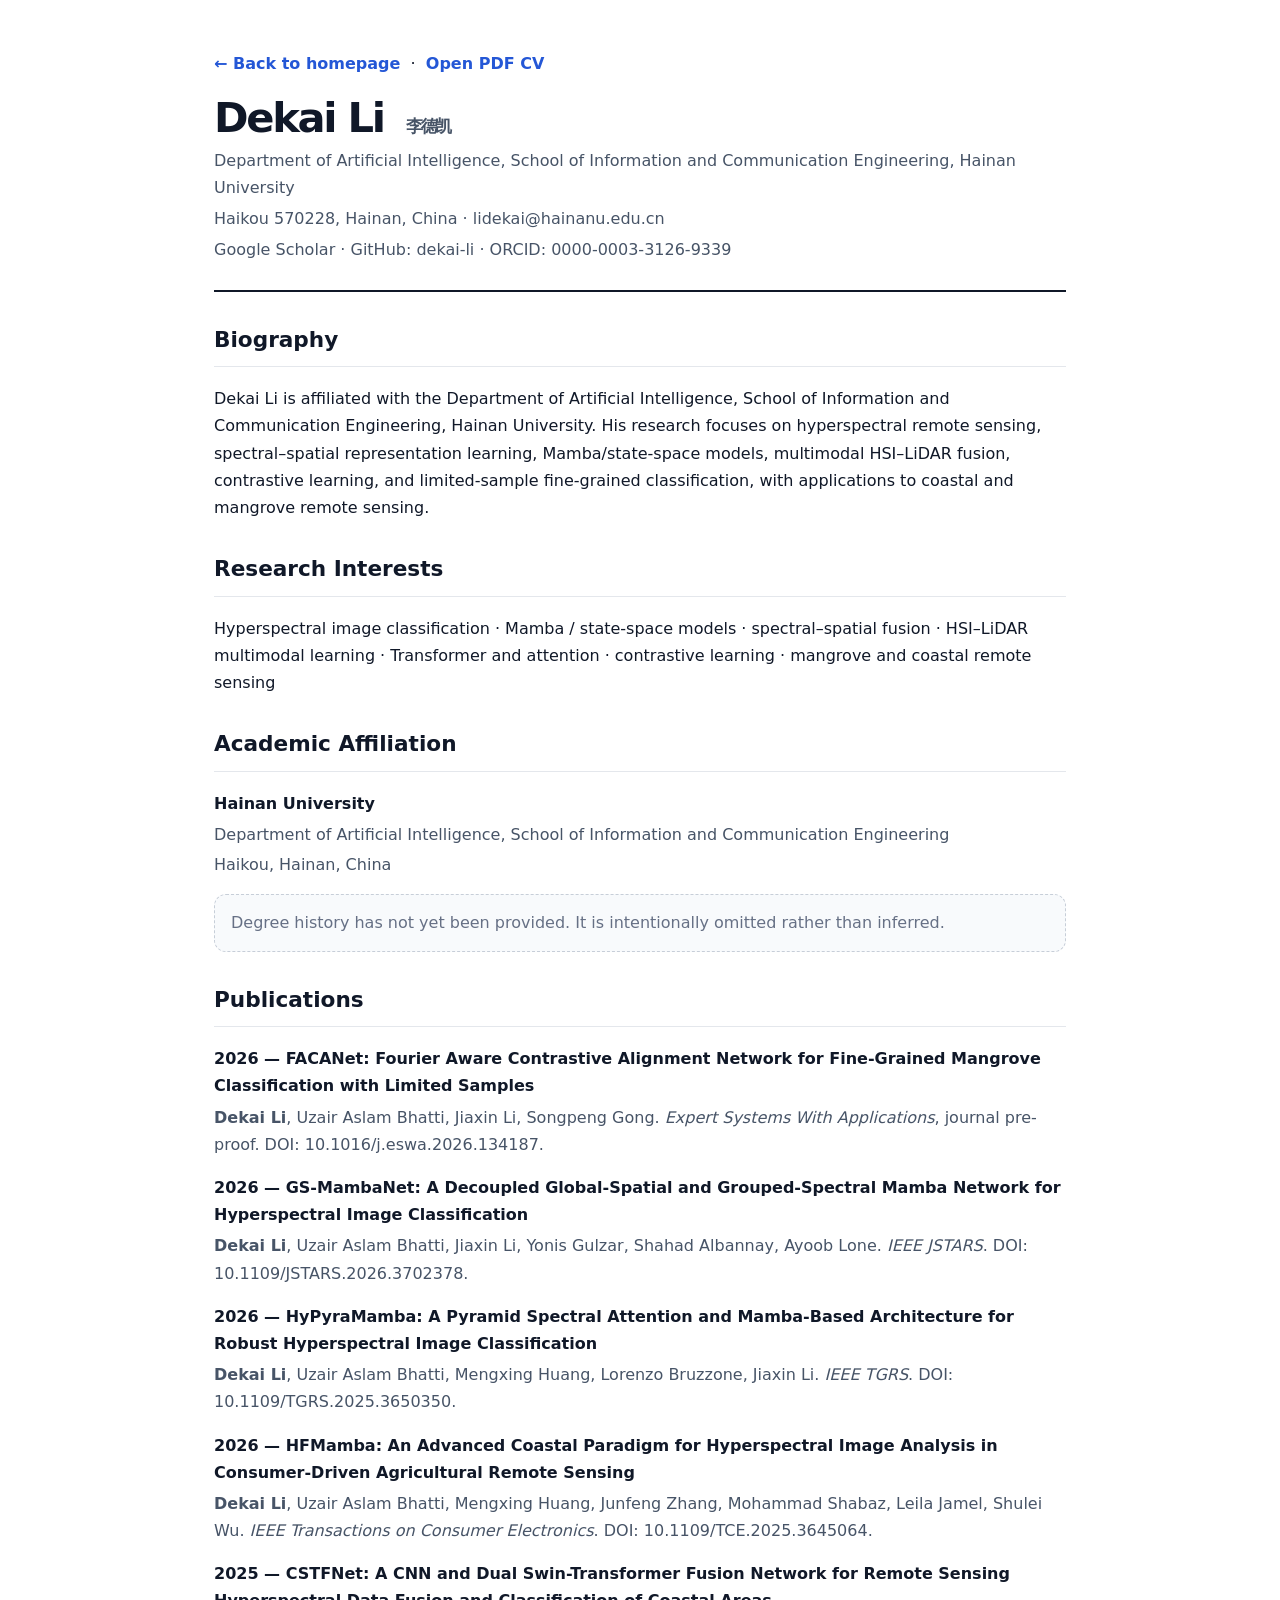
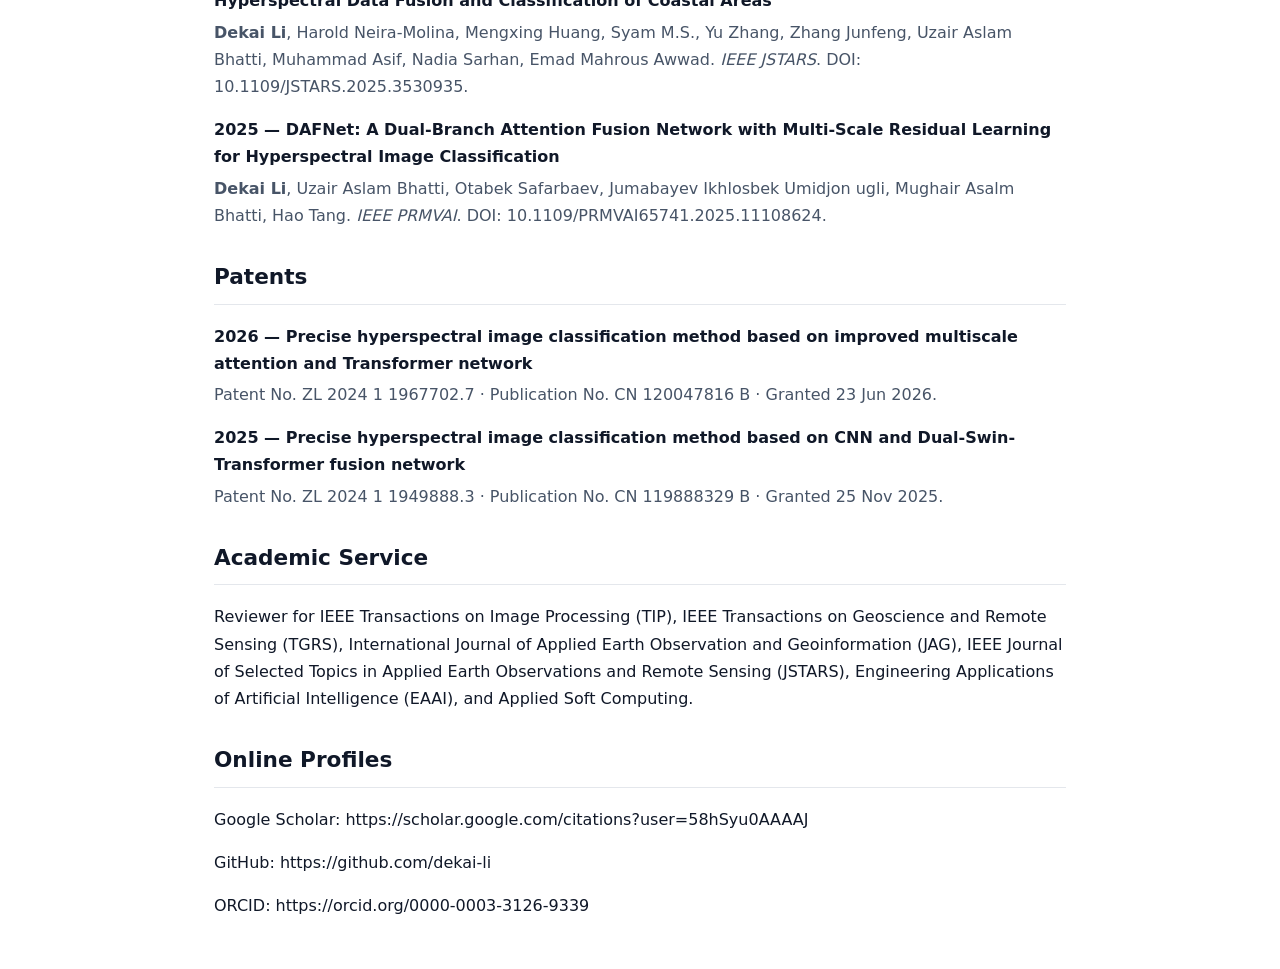
==== cv.html @ aea38c36 "Add files via upload" ====
<!doctype html>
<html lang="en"><head><meta charset="utf-8"><meta name="viewport" content="width=device-width,initial-scale=1">
<title>Dekai Li - Academic CV</title><link rel="stylesheet" href="styles.css">
<style>
.cv-page{max-width:900px;margin:50px auto;padding:0 24px}.cv-head{border-bottom:2px solid #101828;padding-bottom:22px;margin-bottom:28px}
.cv-head h1{font-size:2.6rem;margin-bottom:8px}.cv-head p{margin:4px 0;color:#475467}.cv-section{margin:30px 0}.cv-section h2{font-size:1.35rem;border-bottom:1px solid #e4e7ec;padding-bottom:8px}
.cv-item{margin:16px 0}.cv-item h3{font-size:1rem;margin:0 0 4px}.cv-item p{margin:3px 0;color:#475467}
.cv-nav{margin:20px 0}.cv-nav a{color:#2457d6;font-weight:800;text-decoration:none}.note{padding:14px 16px;border:1px dashed #c7ced8;border-radius:12px;color:#667085;background:#f8fafc}
@media print{.cv-nav{display:none}.cv-page{margin:0;max-width:none}.site-header,footer{display:none}}
</style></head><body>
<div class="cv-page">
<div class="cv-nav"><a href="index.html">← Back to homepage</a> &nbsp;·&nbsp; <a href="assets/Dekai_Li_CV.pdf">Open PDF CV</a></div>
<header class="cv-head">
<h1>Dekai Li <span>李德凯</span></h1>
<p>Department of Artificial Intelligence, School of Information and Communication Engineering, Hainan University</p>
<p>Haikou 570228, Hainan, China · lidekai@hainanu.edu.cn</p>
<p>Google Scholar · GitHub: dekai-li · ORCID: 0000-0003-3126-9339</p>
</header>

<section class="cv-section"><h2>Biography</h2><p>
Dekai Li is affiliated with the Department of Artificial Intelligence, School of Information and Communication Engineering,
Hainan University. His research focuses on hyperspectral remote sensing, spectral–spatial representation learning,
Mamba/state-space models, multimodal HSI–LiDAR fusion, contrastive learning, and limited-sample fine-grained classification,
with applications to coastal and mangrove remote sensing.
</p></section>

<section class="cv-section"><h2>Research Interests</h2><p>Hyperspectral image classification · Mamba / state-space models · spectral–spatial fusion · HSI–LiDAR multimodal learning · Transformer and attention · contrastive learning · mangrove and coastal remote sensing</p></section>

<section class="cv-section"><h2>Academic Affiliation</h2>
<div class="cv-item"><h3>Hainan University</h3><p>Department of Artificial Intelligence, School of Information and Communication Engineering</p><p>Haikou, Hainan, China</p></div>
<div class="note">Degree history has not yet been provided. It is intentionally omitted rather than inferred.</div>
</section>

<section class="cv-section"><h2>Publications</h2>
<div class="cv-item"><h3>2026 — FACANet: Fourier Aware Contrastive Alignment Network for Fine-Grained Mangrove Classification with Limited Samples</h3><p><strong>Dekai Li</strong>, Uzair Aslam Bhatti, Jiaxin Li, Songpeng Gong. <em>Expert Systems With Applications</em>, journal pre-proof. DOI: 10.1016/j.eswa.2026.134187.</p></div>
<div class="cv-item"><h3>2026 — GS-MambaNet: A Decoupled Global-Spatial and Grouped-Spectral Mamba Network for Hyperspectral Image Classification</h3><p><strong>Dekai Li</strong>, Uzair Aslam Bhatti, Jiaxin Li, Yonis Gulzar, Shahad Albannay, Ayoob Lone. <em>IEEE JSTARS</em>. DOI: 10.1109/JSTARS.2026.3702378.</p></div>
<div class="cv-item"><h3>2026 — HyPyraMamba: A Pyramid Spectral Attention and Mamba-Based Architecture for Robust Hyperspectral Image Classification</h3><p><strong>Dekai Li</strong>, Uzair Aslam Bhatti, Mengxing Huang, Lorenzo Bruzzone, Jiaxin Li. <em>IEEE TGRS</em>. DOI: 10.1109/TGRS.2025.3650350.</p></div>
<div class="cv-item"><h3>2026 — HFMamba: An Advanced Coastal Paradigm for Hyperspectral Image Analysis in Consumer-Driven Agricultural Remote Sensing</h3><p><strong>Dekai Li</strong>, Uzair Aslam Bhatti, Mengxing Huang, Junfeng Zhang, Mohammad Shabaz, Leila Jamel, Shulei Wu. <em>IEEE Transactions on Consumer Electronics</em>. DOI: 10.1109/TCE.2025.3645064.</p></div>
<div class="cv-item"><h3>2025 — CSTFNet: A CNN and Dual Swin-Transformer Fusion Network for Remote Sensing Hyperspectral Data Fusion and Classification of Coastal Areas</h3><p><strong>Dekai Li</strong>, Harold Neira-Molina, Mengxing Huang, Syam M.S., Yu Zhang, Zhang Junfeng, Uzair Aslam Bhatti, Muhammad Asif, Nadia Sarhan, Emad Mahrous Awwad. <em>IEEE JSTARS</em>. DOI: 10.1109/JSTARS.2025.3530935.</p></div>
<div class="cv-item"><h3>2025 — DAFNet: A Dual-Branch Attention Fusion Network with Multi-Scale Residual Learning for Hyperspectral Image Classification</h3><p><strong>Dekai Li</strong>, Uzair Aslam Bhatti, Otabek Safarbaev, Jumabayev Ikhlosbek Umidjon ugli, Mughair Asalm Bhatti, Hao Tang. <em>IEEE PRMVAI</em>. DOI: 10.1109/PRMVAI65741.2025.11108624.</p></div>
</section>

<section class="cv-section"><h2>Patents</h2>
<div class="cv-item"><h3>2026 — Precise hyperspectral image classification method based on improved multiscale attention and Transformer network</h3><p>Patent No. ZL 2024 1 1967702.7 · Publication No. CN 120047816 B · Granted 23 Jun 2026.</p></div>
<div class="cv-item"><h3>2025 — Precise hyperspectral image classification method based on CNN and Dual-Swin-Transformer fusion network</h3><p>Patent No. ZL 2024 1 1949888.3 · Publication No. CN 119888329 B · Granted 25 Nov 2025.</p></div>
</section>

<section class="cv-section"><h2>Academic Service</h2><p>Reviewer for IEEE Transactions on Image Processing (TIP), IEEE Transactions on Geoscience and Remote Sensing (TGRS), International Journal of Applied Earth Observation and Geoinformation (JAG), IEEE Journal of Selected Topics in Applied Earth Observations and Remote Sensing (JSTARS), Engineering Applications of Artificial Intelligence (EAAI), and Applied Soft Computing.</p></section>

<section class="cv-section"><h2>Online Profiles</h2>
<p>Google Scholar: https://scholar.google.com/citations?user=58hSyu0AAAAJ</p>
<p>GitHub: https://github.com/dekai-li</p>
<p>ORCID: https://orcid.org/0000-0003-3126-9339</p>
</section>
</div></body></html>
---- styles.css ----
:root{
 --bg:#fff;--soft:#f6f8fb;--text:#101828;--muted:#667085;--line:#e4e7ec;
 --blue:#2457d6;--teal:#0f766e;--max:1160px;--r:20px;--shadow:0 18px 48px rgba(16,24,40,.08)
}
*{box-sizing:border-box}
html{scroll-behavior:smooth}
body{margin:0;font-family:Inter,ui-sans-serif,system-ui,-apple-system,BlinkMacSystemFont,"Segoe UI","PingFang SC","Microsoft YaHei",Arial,sans-serif;color:var(--text);background:var(--bg);line-height:1.7}
a{color:inherit}.container{width:min(calc(100% - 40px),var(--max));margin:auto}.narrow{max-width:900px}
.site-header{position:sticky;top:0;z-index:50;background:rgba(255,255,255,.9);backdrop-filter:blur(14px);border-bottom:1px solid rgba(228,231,236,.88)}
.nav-wrap{height:70px;display:flex;align-items:center;justify-content:space-between}.brand{font-weight:900;text-decoration:none;letter-spacing:-.03em;font-size:1.2rem}
.nav{display:flex;gap:22px}.nav a{text-decoration:none;color:#344054;font-weight:700;font-size:.9rem}.nav a:hover{color:var(--blue)}.nav-toggle{display:none;border:0;background:transparent;font-size:1.4rem}
.hero{padding:88px 0 76px;background:radial-gradient(circle at 78% 18%,rgba(36,87,214,.1),transparent 30%),radial-gradient(circle at 10% 90%,rgba(15,118,110,.08),transparent 30%)}
.hero-grid{display:grid;grid-template-columns:310px 1fr;gap:68px;align-items:center}.portrait-wrap{position:relative}.portrait-wrap:before{content:"";position:absolute;inset:16px -16px -16px 16px;border-radius:28px;background:linear-gradient(145deg,rgba(36,87,214,.18),rgba(15,118,110,.12))}
.portrait{position:relative;width:100%;aspect-ratio:4/5;object-fit:cover;object-position:center 20%;border-radius:28px;display:block;box-shadow:var(--shadow)}
.eyebrow{margin:0 0 12px;color:var(--blue);font-weight:900;letter-spacing:.12em;text-transform:uppercase;font-size:.77rem}
h1{font-size:clamp(2.7rem,6vw,5rem);line-height:1;letter-spacing:-.055em;margin:0 0 18px}h1 span{font-size:.42em;color:#475467;margin-left:10px;white-space:nowrap}
.affiliation{font-weight:700;color:#344054;max-width:830px;margin:0 0 15px}.summary{font-size:1.08rem;color:var(--muted);max-width:800px;margin:0 0 24px}
.hero-actions{display:flex;flex-wrap:wrap;gap:10px}.button{padding:10px 14px;border:1px solid var(--line);border-radius:11px;background:#fff;text-decoration:none;font-size:.9rem;font-weight:800}.button.dark{background:var(--text);color:white;border-color:var(--text)}
.quick{display:flex;gap:18px;flex-wrap:wrap;margin-top:20px;color:#667085;font-size:.92rem}.quick a{text-decoration:none;color:var(--blue);font-weight:700}
.section{padding:82px 0}.soft{background:var(--soft)}.section-title{display:flex;align-items:baseline;gap:14px;margin-bottom:30px}.section-title span{color:var(--blue);font-size:.78rem;font-weight:900;letter-spacing:.12em}.section-title h2{font-size:clamp(1.85rem,3.5vw,2.7rem);letter-spacing:-.04em;margin:0}.section-title.split{justify-content:space-between;align-items:flex-end}.section-title.split>div{display:flex;gap:14px;align-items:baseline}.inline-link{color:var(--blue);font-weight:800;text-decoration:none;font-size:.9rem}
.lead{font-size:1.13rem;color:#475467;margin:0}
.education-grid,.patent-grid{display:grid;grid-template-columns:1fr 1fr;gap:18px}.education-card,.patent-grid article{border:1px solid var(--line);background:#fff;border-radius:var(--r);padding:26px}.education-card h3,.patent-grid h3{margin:8px 0 8px;line-height:1.35}.education-card p,.patent-grid p{margin:5px 0;color:var(--muted)}.education-card.pending{border-style:dashed}.small{font-size:.9rem}
.status{display:inline-block;padding:4px 9px;border-radius:999px;background:#eef4ff;color:var(--blue);font-size:.78rem;font-weight:900}.status.green{background:#ecfdf3;color:#067647}
.interest-grid{display:grid;grid-template-columns:repeat(4,1fr);gap:16px}.interest-grid article{border:1px solid var(--line);border-radius:var(--r);padding:22px;background:#fff}.interest-grid b{display:inline-flex;min-width:44px;height:34px;align-items:center;justify-content:center;border-radius:9px;background:#eef4ff;color:var(--blue);font-size:.78rem;letter-spacing:.06em}.interest-grid h3{font-size:1.05rem;margin:12px 0 7px;line-height:1.35}.interest-grid p{font-size:.92rem;color:var(--muted);margin:0}
.publication-grid{display:grid;gap:18px}.publication{display:grid;grid-template-columns:300px 1fr;gap:24px;padding:20px;border:1px solid var(--line);border-radius:var(--r);background:#fff}.publication.featured{border-color:#c7d7ff;box-shadow:0 8px 30px rgba(36,87,214,.06)}
.publication img{width:100%;height:175px;object-fit:contain;border-radius:13px;background:#fff;border:1px solid #eef1f5}.meta{color:var(--blue);font-size:.82rem;font-weight:900;margin-bottom:5px}.publication h3{margin:0 0 8px;font-size:1.12rem;line-height:1.42;letter-spacing:-.015em}.publication p{margin:0 0 8px;color:var(--muted);font-size:.93rem}.authors{color:#475467!important}.pub-actions{display:flex;gap:14px}.pub-actions a{color:var(--blue);font-size:.86rem;font-weight:900;text-decoration:none}
.chips{display:flex;flex-wrap:wrap;gap:10px;margin-top:20px}.chips span{background:#fff;border:1px solid var(--line);border-radius:999px;padding:9px 12px;font-size:.88rem;color:#344054}
.timeline{border-left:2px solid #d7dee9;margin-left:6px;padding-left:28px}.timeline>div{position:relative;padding:0 0 24px}.timeline>div:before{content:"";position:absolute;width:10px;height:10px;border-radius:50%;background:var(--blue);left:-34px;top:9px}.timeline time{font-weight:900;color:var(--blue);font-size:.82rem}.timeline p{margin:2px 0 0;color:#475467}
.contact-card{border:1px solid var(--line);background:#fff;border-radius:var(--r);padding:28px}.email{font-size:1.25rem;color:var(--blue);font-weight:900;text-decoration:none}.contact-card p{color:var(--muted)}.contact-links{display:flex;gap:16px;flex-wrap:wrap}.contact-links a{font-weight:800;color:#344054;text-decoration:none;font-size:.92rem}
footer{padding:26px 0;border-top:1px solid var(--line);color:#667085;font-size:.86rem}.footer-row{display:flex;justify-content:space-between;gap:18px;flex-wrap:wrap}

@media(max-width:950px){.interest-grid{grid-template-columns:repeat(2,1fr)}.publication{grid-template-columns:240px 1fr}}
@media(max-width:820px){
 .nav-toggle{display:block}.nav{display:none;position:absolute;left:20px;right:20px;top:62px;background:#fff;border:1px solid var(--line);border-radius:14px;padding:12px;box-shadow:var(--shadow);flex-direction:column;gap:1px}.nav.open{display:flex}.nav a{padding:8px}
 .hero-grid{grid-template-columns:1fr;gap:32px}.portrait-wrap{max-width:240px}.publication{grid-template-columns:1fr}.publication img{height:220px}.education-grid,.patent-grid{grid-template-columns:1fr}
 .section-title.split{display:block}.inline-link{display:inline-block;margin-top:10px}
}
@media(max-width:560px){.container{width:min(calc(100% - 28px),var(--max))}.hero{padding:48px 0 54px}.section{padding:62px 0}.portrait-wrap{max-width:190px}.interest-grid{grid-template-columns:1fr}.publication img{height:170px}h1{font-size:2.75rem}h1 span{display:block;margin:9px 0 0;font-size:.38em}}
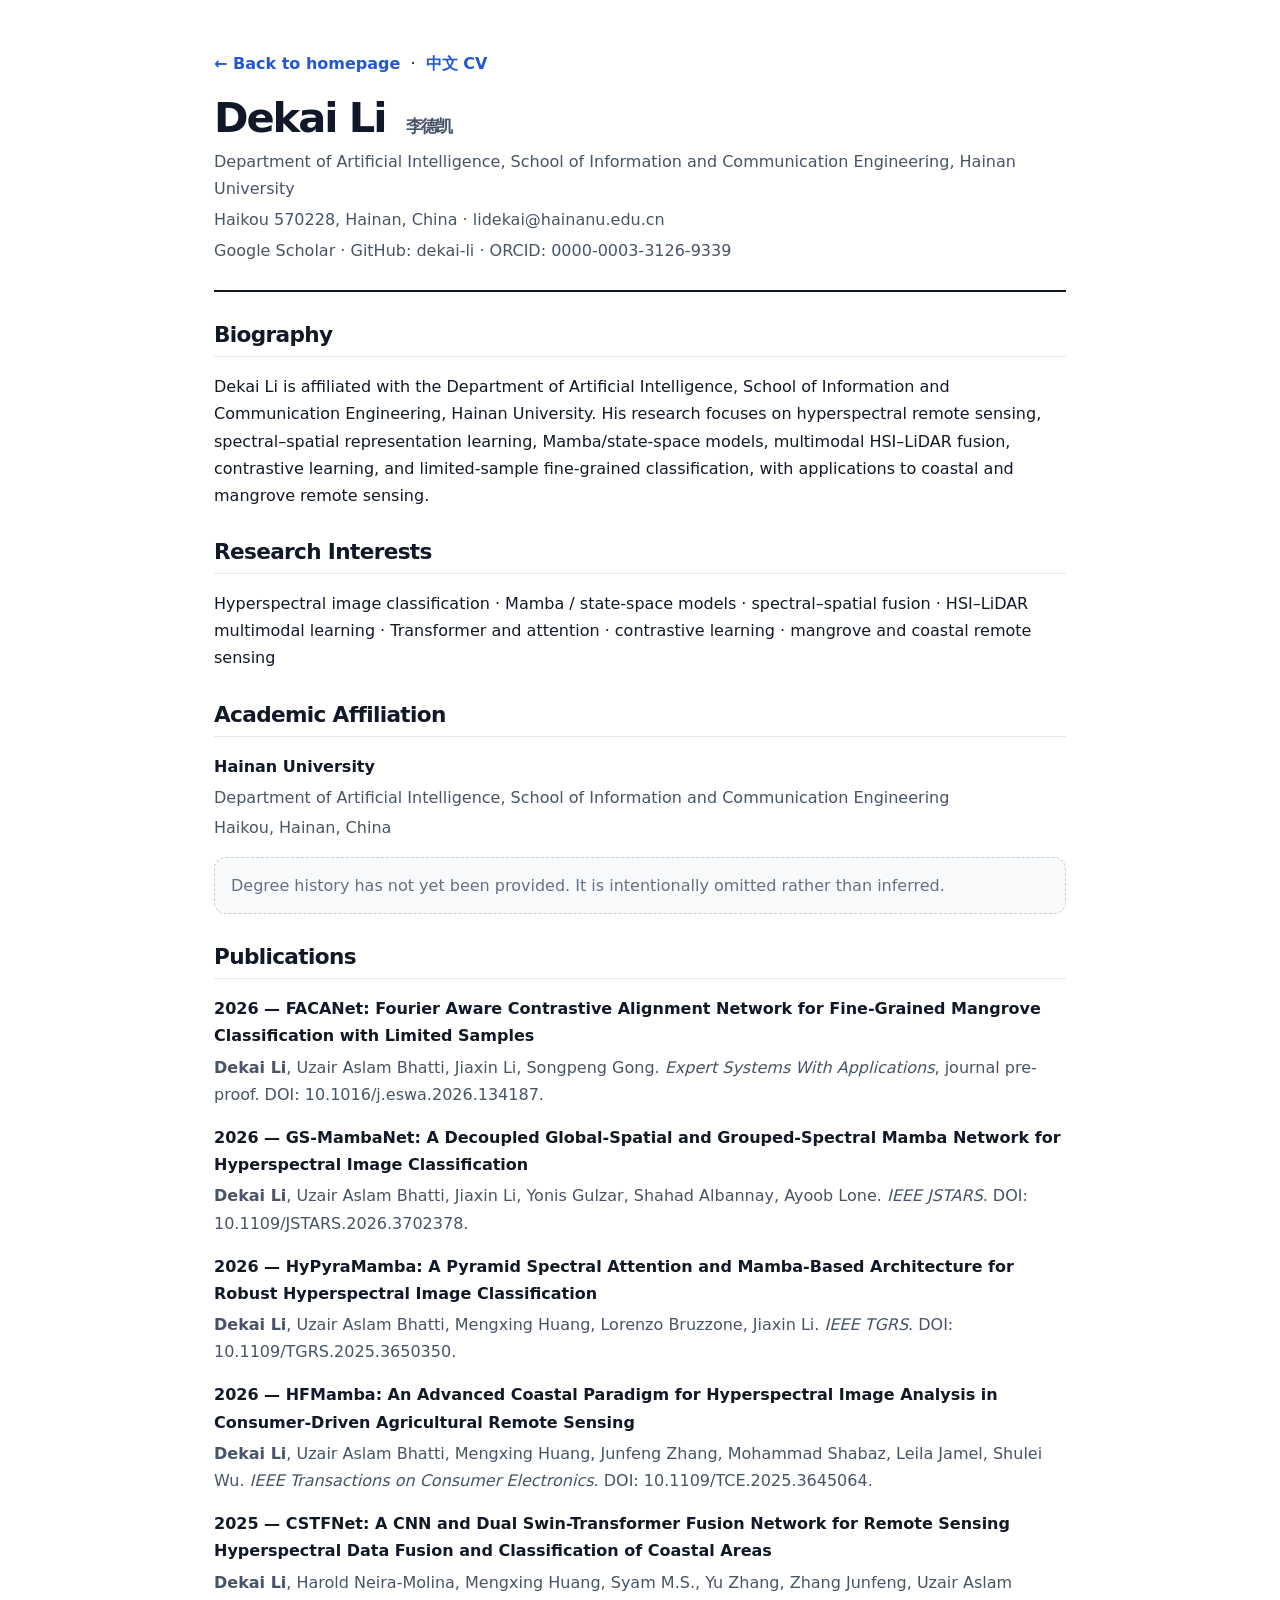
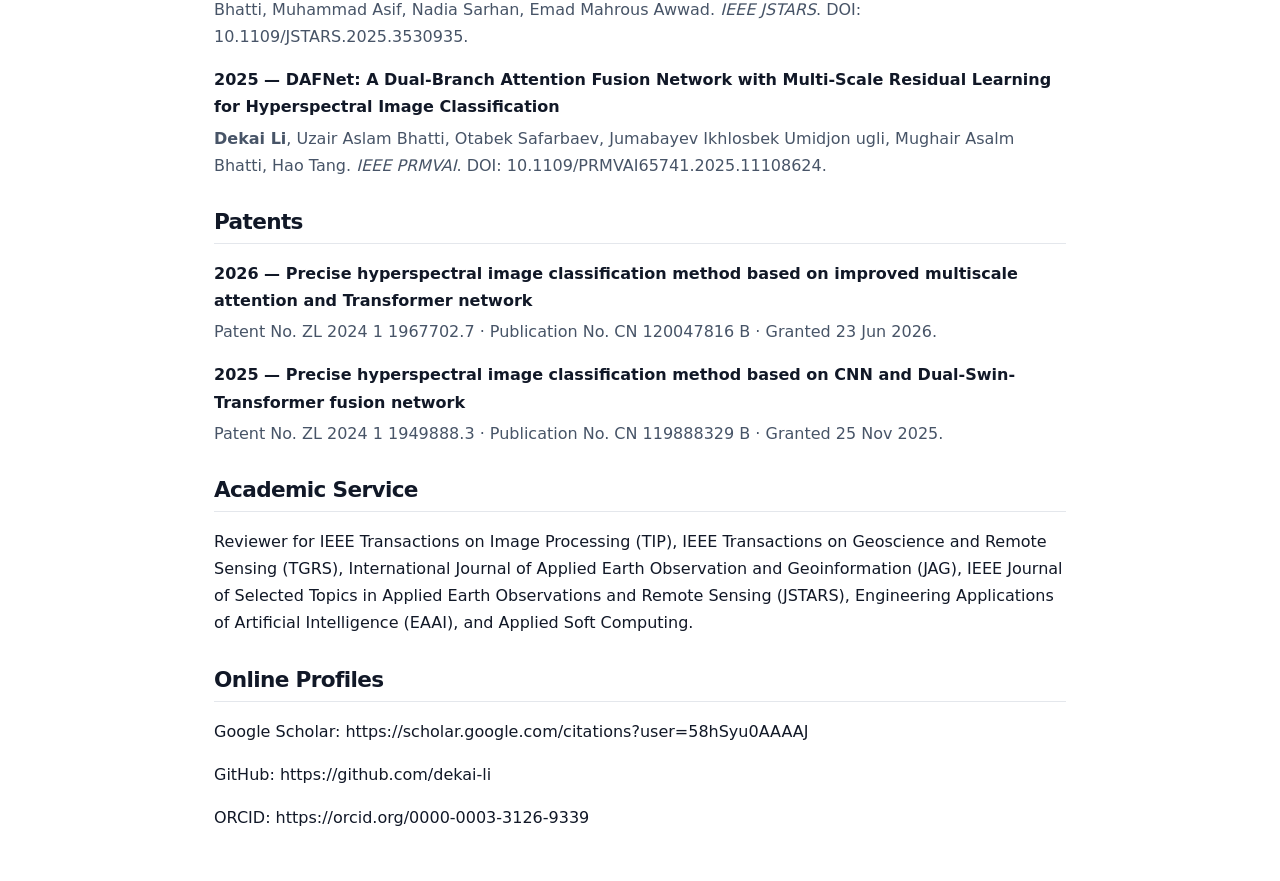
==== commit da291357: "Add files via upload" ====
--- a/cv.html
+++ b/cv.html
@@ -9,7 +9,7 @@
 @media print{.cv-nav{display:none}.cv-page{margin:0;max-width:none}.site-header,footer{display:none}}
 </style></head><body>
 <div class="cv-page">
-<div class="cv-nav"><a href="index.html">← Back to homepage</a> &nbsp;·&nbsp; <a href="assets/Dekai_Li_CV.pdf">Open PDF CV</a></div>
+<div class="cv-nav"><a href="index.html">← Back to homepage</a> &nbsp;·&nbsp; <a href="cv_zh.html">中文 CV</a></div>
 <header class="cv-head">
 <h1>Dekai Li <span>李德凯</span></h1>
 <p>Department of Artificial Intelligence, School of Information and Communication Engineering, Hainan University</p>
--- a/styles.css
+++ b/styles.css
@@ -1,39 +1,284 @@
 
 :root{
- --bg:#fff;--soft:#f6f8fb;--text:#101828;--muted:#667085;--line:#e4e7ec;
- --blue:#2457d6;--teal:#0f766e;--max:1160px;--r:20px;--shadow:0 18px 48px rgba(16,24,40,.08)
+  --bg:#ffffff;
+  --soft:#f7f8fb;
+  --text:#111827;
+  --muted:#5f6b7a;
+  --line:#e4e7ec;
+  --blue:#1d4ed8;
+  --blue-soft:#eef4ff;
+  --gold:#8a5a00;
+  --gold-bg:#fff3cd;
+  --max:1020px;
 }
 *{box-sizing:border-box}
-html{scroll-behavior:smooth}
-body{margin:0;font-family:Inter,ui-sans-serif,system-ui,-apple-system,BlinkMacSystemFont,"Segoe UI","PingFang SC","Microsoft YaHei",Arial,sans-serif;color:var(--text);background:var(--bg);line-height:1.7}
-a{color:inherit}.container{width:min(calc(100% - 40px),var(--max));margin:auto}.narrow{max-width:900px}
-.site-header{position:sticky;top:0;z-index:50;background:rgba(255,255,255,.9);backdrop-filter:blur(14px);border-bottom:1px solid rgba(228,231,236,.88)}
-.nav-wrap{height:70px;display:flex;align-items:center;justify-content:space-between}.brand{font-weight:900;text-decoration:none;letter-spacing:-.03em;font-size:1.2rem}
-.nav{display:flex;gap:22px}.nav a{text-decoration:none;color:#344054;font-weight:700;font-size:.9rem}.nav a:hover{color:var(--blue)}.nav-toggle{display:none;border:0;background:transparent;font-size:1.4rem}
-.hero{padding:88px 0 76px;background:radial-gradient(circle at 78% 18%,rgba(36,87,214,.1),transparent 30%),radial-gradient(circle at 10% 90%,rgba(15,118,110,.08),transparent 30%)}
-.hero-grid{display:grid;grid-template-columns:310px 1fr;gap:68px;align-items:center}.portrait-wrap{position:relative}.portrait-wrap:before{content:"";position:absolute;inset:16px -16px -16px 16px;border-radius:28px;background:linear-gradient(145deg,rgba(36,87,214,.18),rgba(15,118,110,.12))}
-.portrait{position:relative;width:100%;aspect-ratio:4/5;object-fit:cover;object-position:center 20%;border-radius:28px;display:block;box-shadow:var(--shadow)}
-.eyebrow{margin:0 0 12px;color:var(--blue);font-weight:900;letter-spacing:.12em;text-transform:uppercase;font-size:.77rem}
-h1{font-size:clamp(2.7rem,6vw,5rem);line-height:1;letter-spacing:-.055em;margin:0 0 18px}h1 span{font-size:.42em;color:#475467;margin-left:10px;white-space:nowrap}
-.affiliation{font-weight:700;color:#344054;max-width:830px;margin:0 0 15px}.summary{font-size:1.08rem;color:var(--muted);max-width:800px;margin:0 0 24px}
-.hero-actions{display:flex;flex-wrap:wrap;gap:10px}.button{padding:10px 14px;border:1px solid var(--line);border-radius:11px;background:#fff;text-decoration:none;font-size:.9rem;font-weight:800}.button.dark{background:var(--text);color:white;border-color:var(--text)}
-.quick{display:flex;gap:18px;flex-wrap:wrap;margin-top:20px;color:#667085;font-size:.92rem}.quick a{text-decoration:none;color:var(--blue);font-weight:700}
-.section{padding:82px 0}.soft{background:var(--soft)}.section-title{display:flex;align-items:baseline;gap:14px;margin-bottom:30px}.section-title span{color:var(--blue);font-size:.78rem;font-weight:900;letter-spacing:.12em}.section-title h2{font-size:clamp(1.85rem,3.5vw,2.7rem);letter-spacing:-.04em;margin:0}.section-title.split{justify-content:space-between;align-items:flex-end}.section-title.split>div{display:flex;gap:14px;align-items:baseline}.inline-link{color:var(--blue);font-weight:800;text-decoration:none;font-size:.9rem}
-.lead{font-size:1.13rem;color:#475467;margin:0}
-.education-grid,.patent-grid{display:grid;grid-template-columns:1fr 1fr;gap:18px}.education-card,.patent-grid article{border:1px solid var(--line);background:#fff;border-radius:var(--r);padding:26px}.education-card h3,.patent-grid h3{margin:8px 0 8px;line-height:1.35}.education-card p,.patent-grid p{margin:5px 0;color:var(--muted)}.education-card.pending{border-style:dashed}.small{font-size:.9rem}
-.status{display:inline-block;padding:4px 9px;border-radius:999px;background:#eef4ff;color:var(--blue);font-size:.78rem;font-weight:900}.status.green{background:#ecfdf3;color:#067647}
-.interest-grid{display:grid;grid-template-columns:repeat(4,1fr);gap:16px}.interest-grid article{border:1px solid var(--line);border-radius:var(--r);padding:22px;background:#fff}.interest-grid b{display:inline-flex;min-width:44px;height:34px;align-items:center;justify-content:center;border-radius:9px;background:#eef4ff;color:var(--blue);font-size:.78rem;letter-spacing:.06em}.interest-grid h3{font-size:1.05rem;margin:12px 0 7px;line-height:1.35}.interest-grid p{font-size:.92rem;color:var(--muted);margin:0}
-.publication-grid{display:grid;gap:18px}.publication{display:grid;grid-template-columns:300px 1fr;gap:24px;padding:20px;border:1px solid var(--line);border-radius:var(--r);background:#fff}.publication.featured{border-color:#c7d7ff;box-shadow:0 8px 30px rgba(36,87,214,.06)}
-.publication img{width:100%;height:175px;object-fit:contain;border-radius:13px;background:#fff;border:1px solid #eef1f5}.meta{color:var(--blue);font-size:.82rem;font-weight:900;margin-bottom:5px}.publication h3{margin:0 0 8px;font-size:1.12rem;line-height:1.42;letter-spacing:-.015em}.publication p{margin:0 0 8px;color:var(--muted);font-size:.93rem}.authors{color:#475467!important}.pub-actions{display:flex;gap:14px}.pub-actions a{color:var(--blue);font-size:.86rem;font-weight:900;text-decoration:none}
-.chips{display:flex;flex-wrap:wrap;gap:10px;margin-top:20px}.chips span{background:#fff;border:1px solid var(--line);border-radius:999px;padding:9px 12px;font-size:.88rem;color:#344054}
-.timeline{border-left:2px solid #d7dee9;margin-left:6px;padding-left:28px}.timeline>div{position:relative;padding:0 0 24px}.timeline>div:before{content:"";position:absolute;width:10px;height:10px;border-radius:50%;background:var(--blue);left:-34px;top:9px}.timeline time{font-weight:900;color:var(--blue);font-size:.82rem}.timeline p{margin:2px 0 0;color:#475467}
-.contact-card{border:1px solid var(--line);background:#fff;border-radius:var(--r);padding:28px}.email{font-size:1.25rem;color:var(--blue);font-weight:900;text-decoration:none}.contact-card p{color:var(--muted)}.contact-links{display:flex;gap:16px;flex-wrap:wrap}.contact-links a{font-weight:800;color:#344054;text-decoration:none;font-size:.92rem}
-footer{padding:26px 0;border-top:1px solid var(--line);color:#667085;font-size:.86rem}.footer-row{display:flex;justify-content:space-between;gap:18px;flex-wrap:wrap}
-
-@media(max-width:950px){.interest-grid{grid-template-columns:repeat(2,1fr)}.publication{grid-template-columns:240px 1fr}}
-@media(max-width:820px){
- .nav-toggle{display:block}.nav{display:none;position:absolute;left:20px;right:20px;top:62px;background:#fff;border:1px solid var(--line);border-radius:14px;padding:12px;box-shadow:var(--shadow);flex-direction:column;gap:1px}.nav.open{display:flex}.nav a{padding:8px}
- .hero-grid{grid-template-columns:1fr;gap:32px}.portrait-wrap{max-width:240px}.publication{grid-template-columns:1fr}.publication img{height:220px}.education-grid,.patent-grid{grid-template-columns:1fr}
- .section-title.split{display:block}.inline-link{display:inline-block;margin-top:10px}
-}
-@media(max-width:560px){.container{width:min(calc(100% - 28px),var(--max))}.hero{padding:48px 0 54px}.section{padding:62px 0}.portrait-wrap{max-width:190px}.interest-grid{grid-template-columns:1fr}.publication img{height:170px}h1{font-size:2.75rem}h1 span{display:block;margin:9px 0 0;font-size:.38em}}
+html{scroll-behavior:smooth;font-size:16px}
+body{
+  margin:0;
+  font-family:Inter,ui-sans-serif,system-ui,-apple-system,BlinkMacSystemFont,"Segoe UI","PingFang SC","Microsoft YaHei",Arial,sans-serif;
+  font-size:16px;
+  color:var(--text);
+  background:var(--bg);
+  line-height:1.7;
+  -webkit-font-smoothing:antialiased;
+}
+a{color:inherit}
+.container{width:min(calc(100% - 40px),var(--max));margin:0 auto}
+.content-width{max-width:920px}
+
+/* Top navigation */
+.site-header{
+  position:sticky;
+  top:0;
+  z-index:50;
+  background:rgba(255,255,255,.96);
+  border-bottom:1px solid var(--line);
+  backdrop-filter:blur(10px);
+}
+.nav-wrap{
+  height:62px;
+  display:flex;
+  align-items:center;
+  justify-content:space-between;
+}
+.brand{
+  font-size:1.12rem;
+  font-weight:850;
+  text-decoration:none;
+  letter-spacing:-.02em;
+}
+.nav{display:flex;gap:24px}
+.nav a{
+  text-decoration:none;
+  color:#344054;
+  font-size:.95rem;
+  font-weight:720;
+}
+.nav a:hover{color:var(--blue)}
+.nav-toggle{display:none;border:0;background:none;font-size:1.35rem}
+
+/* Hero: more compact, smaller portrait, larger readable text */
+.hero{
+  padding:26px 0 22px;
+  border-bottom:1px solid #eef1f5;
+  background:linear-gradient(180deg,#fafbfe 0%,#fff 100%);
+}
+.hero-grid{
+  display:grid;
+  grid-template-columns:112px 1fr;
+  gap:24px;
+  align-items:center;
+}
+.portrait{
+  width:112px;
+  height:140px;
+  object-fit:cover;
+  object-position:center 18%;
+  border-radius:16px;
+  border:1px solid #edf0f4;
+  box-shadow:0 6px 18px rgba(16,24,40,.06);
+}
+h1{
+  margin:0 0 9px;
+  font-size:clamp(2.45rem,4.4vw,3.35rem);
+  line-height:1.02;
+  letter-spacing:-.05em;
+}
+h1 span{
+  font-size:.42em;
+  color:#475467;
+  margin-left:8px;
+  white-space:nowrap;
+}
+.affiliation{
+  margin:0 0 5px;
+  font-size:1.05rem;
+  font-weight:760;
+  color:#344054;
+}
+.email{margin:0 0 14px;font-size:1rem}
+.email a{
+  color:var(--blue);
+  font-weight:760;
+  text-decoration:none;
+}
+.hero-actions{
+  display:flex;
+  flex-wrap:wrap;
+  gap:8px;
+}
+.button{
+  padding:8px 12px;
+  border:1px solid var(--line);
+  border-radius:9px;
+  background:#fff;
+  text-decoration:none;
+  font-weight:760;
+  font-size:.92rem;
+}
+.button.primary{
+  background:#111827;
+  color:#fff;
+  border-color:#111827;
+}
+
+/* Sections */
+.section{padding:32px 0}
+.soft{background:var(--soft)}
+h2{
+  margin:0 0 14px;
+  font-size:1.7rem;
+  line-height:1.2;
+  letter-spacing:-.03em;
+}
+.section p{
+  margin-top:0;
+  font-size:1.02rem;
+  color:#344054;
+}
+.section-head{
+  display:flex;
+  align-items:end;
+  justify-content:space-between;
+  gap:20px;
+  margin-bottom:4px;
+}
+.section-head a{
+  font-size:.94rem;
+  font-weight:760;
+  color:var(--blue);
+  text-decoration:none;
+}
+
+/* Publications */
+.pub-list{list-style:none;margin:0;padding:0}
+.pub-item{
+  padding:17px 0;
+  border-bottom:1px solid var(--line);
+}
+.pub-item:last-child{border-bottom:0}
+.pub-item.highlighted{
+  margin:7px 0 9px;
+  padding:17px 18px;
+  border:1px solid #e9d391;
+  border-radius:12px;
+  background:#fffdf6;
+}
+.pub-topline{
+  display:flex;
+  flex-wrap:wrap;
+  gap:7px;
+  align-items:center;
+  margin-bottom:6px;
+}
+.year,.venue,.badge{
+  display:inline-flex;
+  align-items:center;
+  border-radius:999px;
+  padding:3px 9px;
+  font-size:.78rem;
+  font-weight:850;
+}
+.year{background:var(--blue-soft);color:var(--blue)}
+.venue{background:#fff;color:#475467;border:1px solid #e9edf2}
+.badge{background:var(--gold-bg);color:var(--gold)}
+.pub-item h3{
+  margin:0 0 6px;
+  font-size:1.08rem;
+  line-height:1.48;
+  letter-spacing:-.01em;
+}
+.authors{
+  margin:0 0 5px!important;
+  color:#475467!important;
+  font-size:.95rem!important;
+}
+.links{
+  margin:0!important;
+  display:flex;
+  gap:13px;
+}
+.links a{
+  color:var(--blue);
+  font-weight:760;
+  text-decoration:none;
+  font-size:.9rem;
+}
+
+/* Patents */
+.patent-list{display:grid;gap:12px}
+.patent-list article{
+  padding:14px 0;
+  border-bottom:1px solid var(--line);
+}
+.patent-list article:last-child{border-bottom:0}
+.patent-year{
+  margin:0 0 4px!important;
+  font-size:.84rem!important;
+  font-weight:800;
+  color:var(--blue)!important;
+}
+.patent-list h3{
+  margin:0 0 6px;
+  font-size:1.08rem;
+  line-height:1.45;
+}
+.patent-list p{
+  margin:2px 0;
+  color:#475467;
+  font-size:.95rem;
+}
+
+/* Academic service */
+#service p{
+  font-size:1.02rem;
+  line-height:1.75;
+}
+
+/* Footer */
+footer{
+  border-top:1px solid var(--line);
+  padding:18px 0;
+  color:#667085;
+  font-size:.86rem;
+}
+.footer-row{
+  display:flex;
+  justify-content:space-between;
+  gap:14px;
+  flex-wrap:wrap;
+}
+
+@media(max-width:720px){
+  .nav-toggle{display:block}
+  .nav{
+    display:none;
+    position:absolute;
+    left:16px;right:16px;top:56px;
+    background:#fff;
+    border:1px solid var(--line);
+    border-radius:10px;
+    padding:10px;
+    box-shadow:0 10px 24px rgba(16,24,40,.09);
+    flex-direction:column;
+    gap:0;
+  }
+  .nav.open{display:flex}
+  .nav a{padding:8px;font-size:.96rem}
+  .hero-grid{grid-template-columns:92px 1fr;gap:18px}
+  .portrait{width:92px;height:116px}
+  h1{font-size:2.5rem}
+  .section-head{display:block}
+  .section-head a{display:inline-block;margin-bottom:7px}
+}
+@media(max-width:520px){
+  .container{width:min(calc(100% - 24px),var(--max))}
+  .hero{padding:20px 0 18px}
+  .hero-grid{grid-template-columns:1fr;gap:12px}
+  .portrait{width:96px;height:120px}
+  h1{font-size:2.4rem}
+  h1 span{display:block;margin:7px 0 0;font-size:.38em}
+  .section{padding:24px 0}
+  h2{font-size:1.55rem}
+  .pub-item h3{font-size:1.04rem}
+}
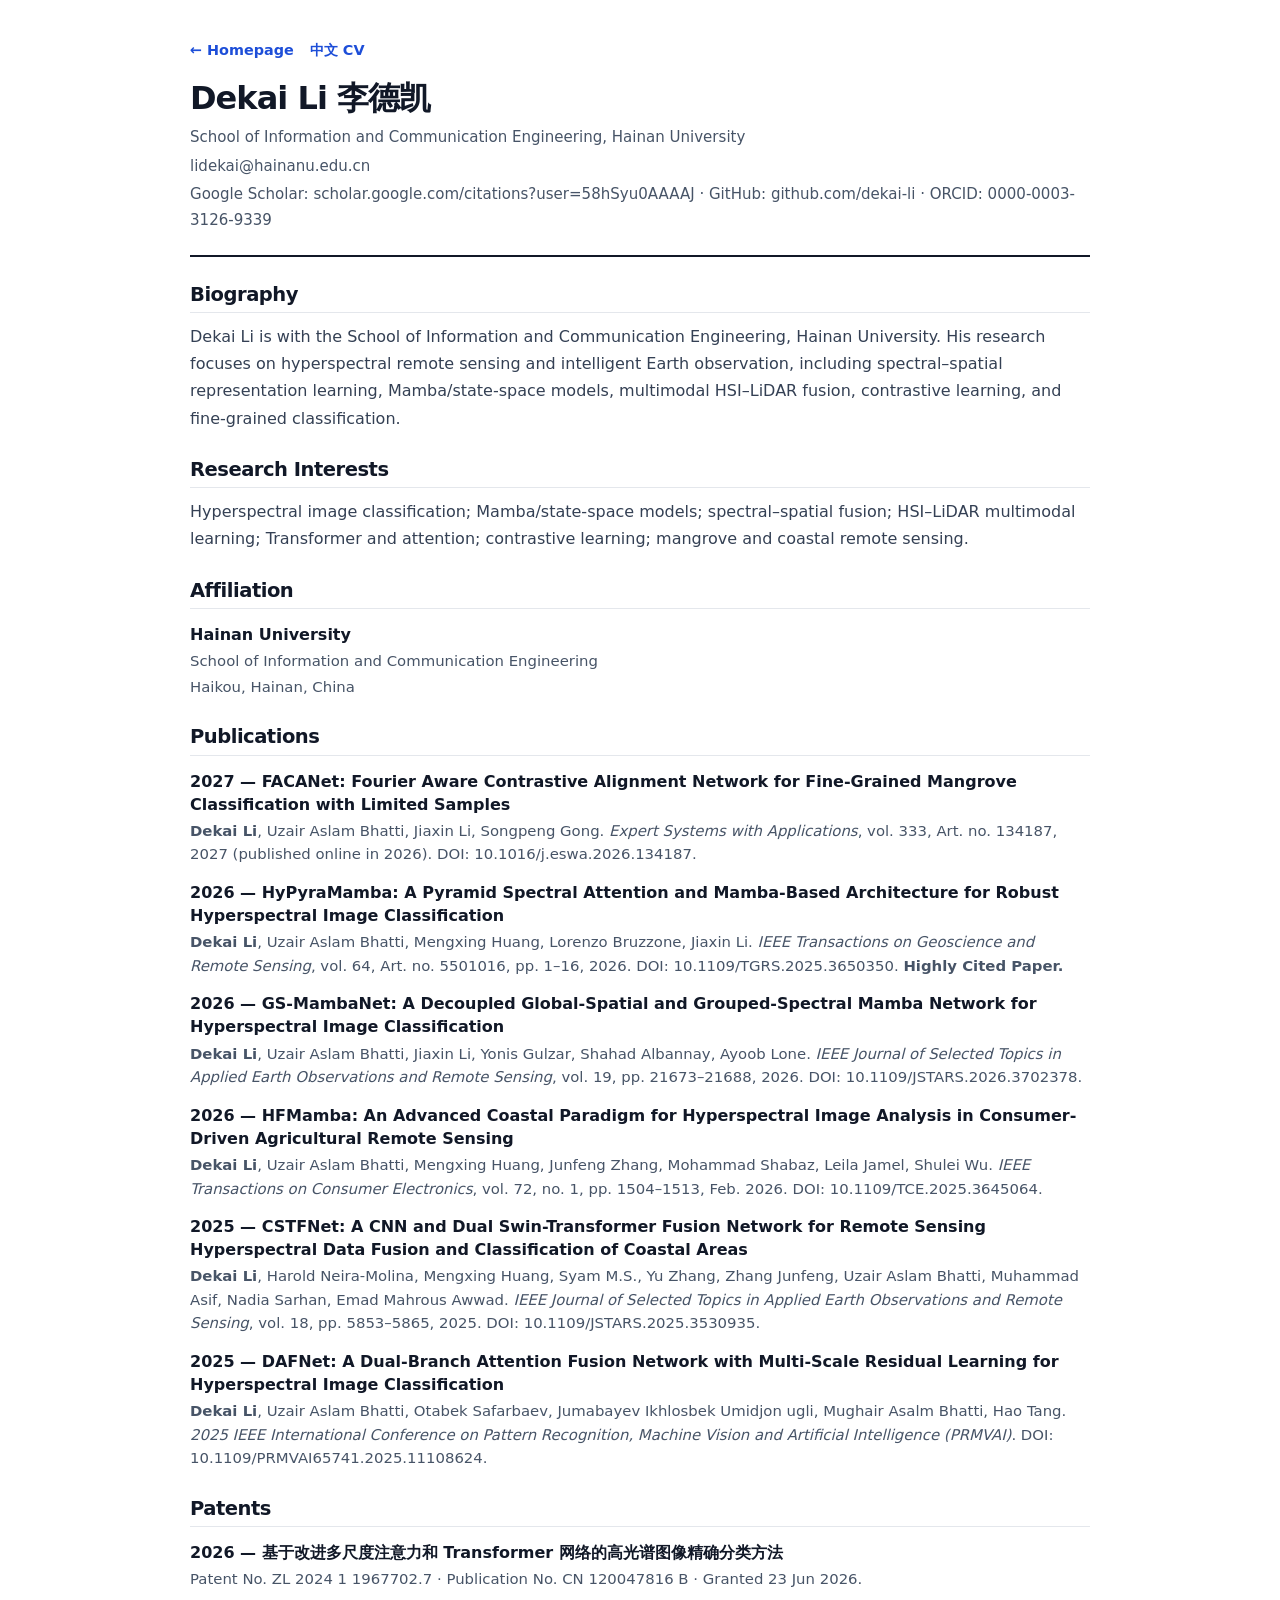
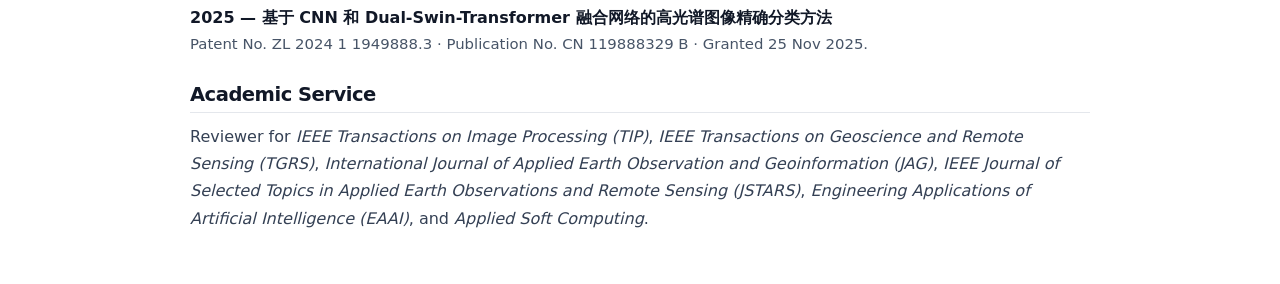
==== commit 7161447b: "Add files via upload" ====
--- a/cv.html
+++ b/cv.html
@@ -1,55 +1,106 @@
 <!doctype html>
-<html lang="en"><head><meta charset="utf-8"><meta name="viewport" content="width=device-width,initial-scale=1">
-<title>Dekai Li - Academic CV</title><link rel="stylesheet" href="styles.css">
-<style>
-.cv-page{max-width:900px;margin:50px auto;padding:0 24px}.cv-head{border-bottom:2px solid #101828;padding-bottom:22px;margin-bottom:28px}
-.cv-head h1{font-size:2.6rem;margin-bottom:8px}.cv-head p{margin:4px 0;color:#475467}.cv-section{margin:30px 0}.cv-section h2{font-size:1.35rem;border-bottom:1px solid #e4e7ec;padding-bottom:8px}
-.cv-item{margin:16px 0}.cv-item h3{font-size:1rem;margin:0 0 4px}.cv-item p{margin:3px 0;color:#475467}
-.cv-nav{margin:20px 0}.cv-nav a{color:#2457d6;font-weight:800;text-decoration:none}.note{padding:14px 16px;border:1px dashed #c7ced8;border-radius:12px;color:#667085;background:#f8fafc}
-@media print{.cv-nav{display:none}.cv-page{margin:0;max-width:none}.site-header,footer{display:none}}
-</style></head><body>
-<div class="cv-page">
-<div class="cv-nav"><a href="index.html">← Back to homepage</a> &nbsp;·&nbsp; <a href="cv_zh.html">中文 CV</a></div>
-<header class="cv-head">
-<h1>Dekai Li <span>李德凯</span></h1>
-<p>Department of Artificial Intelligence, School of Information and Communication Engineering, Hainan University</p>
-<p>Haikou 570228, Hainan, China · lidekai@hainanu.edu.cn</p>
-<p>Google Scholar · GitHub: dekai-li · ORCID: 0000-0003-3126-9339</p>
-</header>
+<html lang="en">
+<head>
+  <meta charset="utf-8">
+  <meta name="viewport" content="width=device-width, initial-scale=1">
+  <title>Dekai Li | Academic CV</title>
+  <link rel="icon" href="favicon.svg" type="image/svg+xml">
+  <link rel="stylesheet" href="styles.css">
+</head>
+<body>
+<main class="cv-page">
+  <div class="cv-tools">
+    <a href="index.html">← Homepage</a>
+    <a href="cv_zh.html">中文 CV</a>
+  </div>
 
-<section class="cv-section"><h2>Biography</h2><p>
-Dekai Li is affiliated with the Department of Artificial Intelligence, School of Information and Communication Engineering,
-Hainan University. His research focuses on hyperspectral remote sensing, spectral–spatial representation learning,
-Mamba/state-space models, multimodal HSI–LiDAR fusion, contrastive learning, and limited-sample fine-grained classification,
-with applications to coastal and mangrove remote sensing.
-</p></section>
+  <header class="cv-header">
+    <h1>Dekai Li 李德凯</h1>
+    <p>School of Information and Communication Engineering, Hainan University</p>
+    <p>lidekai@hainanu.edu.cn</p>
+    <p>Google Scholar: scholar.google.com/citations?user=58hSyu0AAAAJ · GitHub: github.com/dekai-li · ORCID: 0000-0003-3126-9339</p>
+  </header>
 
-<section class="cv-section"><h2>Research Interests</h2><p>Hyperspectral image classification · Mamba / state-space models · spectral–spatial fusion · HSI–LiDAR multimodal learning · Transformer and attention · contrastive learning · mangrove and coastal remote sensing</p></section>
+  <section class="cv-section">
+    <h2>Biography</h2>
+    <p>
+      Dekai Li is with the School of Information and Communication Engineering, Hainan University.
+      His research focuses on hyperspectral remote sensing and intelligent Earth observation, including
+      spectral–spatial representation learning, Mamba/state-space models, multimodal HSI–LiDAR fusion,
+      contrastive learning, and fine-grained classification.
+    </p>
+  </section>
 
-<section class="cv-section"><h2>Academic Affiliation</h2>
-<div class="cv-item"><h3>Hainan University</h3><p>Department of Artificial Intelligence, School of Information and Communication Engineering</p><p>Haikou, Hainan, China</p></div>
-<div class="note">Degree history has not yet been provided. It is intentionally omitted rather than inferred.</div>
-</section>
+  <section class="cv-section">
+    <h2>Research Interests</h2>
+    <p>Hyperspectral image classification; Mamba/state-space models; spectral–spatial fusion; HSI–LiDAR multimodal learning; Transformer and attention; contrastive learning; mangrove and coastal remote sensing.</p>
+  </section>
 
-<section class="cv-section"><h2>Publications</h2>
-<div class="cv-item"><h3>2026 — FACANet: Fourier Aware Contrastive Alignment Network for Fine-Grained Mangrove Classification with Limited Samples</h3><p><strong>Dekai Li</strong>, Uzair Aslam Bhatti, Jiaxin Li, Songpeng Gong. <em>Expert Systems With Applications</em>, journal pre-proof. DOI: 10.1016/j.eswa.2026.134187.</p></div>
-<div class="cv-item"><h3>2026 — GS-MambaNet: A Decoupled Global-Spatial and Grouped-Spectral Mamba Network for Hyperspectral Image Classification</h3><p><strong>Dekai Li</strong>, Uzair Aslam Bhatti, Jiaxin Li, Yonis Gulzar, Shahad Albannay, Ayoob Lone. <em>IEEE JSTARS</em>. DOI: 10.1109/JSTARS.2026.3702378.</p></div>
-<div class="cv-item"><h3>2026 — HyPyraMamba: A Pyramid Spectral Attention and Mamba-Based Architecture for Robust Hyperspectral Image Classification</h3><p><strong>Dekai Li</strong>, Uzair Aslam Bhatti, Mengxing Huang, Lorenzo Bruzzone, Jiaxin Li. <em>IEEE TGRS</em>. DOI: 10.1109/TGRS.2025.3650350.</p></div>
-<div class="cv-item"><h3>2026 — HFMamba: An Advanced Coastal Paradigm for Hyperspectral Image Analysis in Consumer-Driven Agricultural Remote Sensing</h3><p><strong>Dekai Li</strong>, Uzair Aslam Bhatti, Mengxing Huang, Junfeng Zhang, Mohammad Shabaz, Leila Jamel, Shulei Wu. <em>IEEE Transactions on Consumer Electronics</em>. DOI: 10.1109/TCE.2025.3645064.</p></div>
-<div class="cv-item"><h3>2025 — CSTFNet: A CNN and Dual Swin-Transformer Fusion Network for Remote Sensing Hyperspectral Data Fusion and Classification of Coastal Areas</h3><p><strong>Dekai Li</strong>, Harold Neira-Molina, Mengxing Huang, Syam M.S., Yu Zhang, Zhang Junfeng, Uzair Aslam Bhatti, Muhammad Asif, Nadia Sarhan, Emad Mahrous Awwad. <em>IEEE JSTARS</em>. DOI: 10.1109/JSTARS.2025.3530935.</p></div>
-<div class="cv-item"><h3>2025 — DAFNet: A Dual-Branch Attention Fusion Network with Multi-Scale Residual Learning for Hyperspectral Image Classification</h3><p><strong>Dekai Li</strong>, Uzair Aslam Bhatti, Otabek Safarbaev, Jumabayev Ikhlosbek Umidjon ugli, Mughair Asalm Bhatti, Hao Tang. <em>IEEE PRMVAI</em>. DOI: 10.1109/PRMVAI65741.2025.11108624.</p></div>
-</section>
+  <section class="cv-section">
+    <h2>Affiliation</h2>
+    <div class="cv-item">
+      <h3>Hainan University</h3>
+      <p>School of Information and Communication Engineering</p>
+      <p>Haikou, Hainan, China</p>
+    </div>
+  </section>
 
-<section class="cv-section"><h2>Patents</h2>
-<div class="cv-item"><h3>2026 — Precise hyperspectral image classification method based on improved multiscale attention and Transformer network</h3><p>Patent No. ZL 2024 1 1967702.7 · Publication No. CN 120047816 B · Granted 23 Jun 2026.</p></div>
-<div class="cv-item"><h3>2025 — Precise hyperspectral image classification method based on CNN and Dual-Swin-Transformer fusion network</h3><p>Patent No. ZL 2024 1 1949888.3 · Publication No. CN 119888329 B · Granted 25 Nov 2025.</p></div>
-</section>
+  <section class="cv-section">
+    <h2>Publications</h2>
 
-<section class="cv-section"><h2>Academic Service</h2><p>Reviewer for IEEE Transactions on Image Processing (TIP), IEEE Transactions on Geoscience and Remote Sensing (TGRS), International Journal of Applied Earth Observation and Geoinformation (JAG), IEEE Journal of Selected Topics in Applied Earth Observations and Remote Sensing (JSTARS), Engineering Applications of Artificial Intelligence (EAAI), and Applied Soft Computing.</p></section>
+    <div class="cv-item">
+      <h3>2027 — FACANet: Fourier Aware Contrastive Alignment Network for Fine-Grained Mangrove Classification with Limited Samples</h3>
+      <p><strong>Dekai Li</strong>, Uzair Aslam Bhatti, Jiaxin Li, Songpeng Gong. <em>Expert Systems with Applications</em>, vol. 333, Art. no. 134187, 2027 (published online in 2026). DOI: 10.1016/j.eswa.2026.134187.</p>
+    </div>
 
-<section class="cv-section"><h2>Online Profiles</h2>
-<p>Google Scholar: https://scholar.google.com/citations?user=58hSyu0AAAAJ</p>
-<p>GitHub: https://github.com/dekai-li</p>
-<p>ORCID: https://orcid.org/0000-0003-3126-9339</p>
-</section>
-</div></body></html>
+    <div class="cv-item">
+      <h3>2026 — HyPyraMamba: A Pyramid Spectral Attention and Mamba-Based Architecture for Robust Hyperspectral Image Classification</h3>
+      <p><strong>Dekai Li</strong>, Uzair Aslam Bhatti, Mengxing Huang, Lorenzo Bruzzone, Jiaxin Li. <em>IEEE Transactions on Geoscience and Remote Sensing</em>, vol. 64, Art. no. 5501016, pp. 1–16, 2026. DOI: 10.1109/TGRS.2025.3650350. <strong>Highly Cited Paper.</strong></p>
+    </div>
+
+    <div class="cv-item">
+      <h3>2026 — GS-MambaNet: A Decoupled Global-Spatial and Grouped-Spectral Mamba Network for Hyperspectral Image Classification</h3>
+      <p><strong>Dekai Li</strong>, Uzair Aslam Bhatti, Jiaxin Li, Yonis Gulzar, Shahad Albannay, Ayoob Lone. <em>IEEE Journal of Selected Topics in Applied Earth Observations and Remote Sensing</em>, vol. 19, pp. 21673–21688, 2026. DOI: 10.1109/JSTARS.2026.3702378.</p>
+    </div>
+
+    <div class="cv-item">
+      <h3>2026 — HFMamba: An Advanced Coastal Paradigm for Hyperspectral Image Analysis in Consumer-Driven Agricultural Remote Sensing</h3>
+      <p><strong>Dekai Li</strong>, Uzair Aslam Bhatti, Mengxing Huang, Junfeng Zhang, Mohammad Shabaz, Leila Jamel, Shulei Wu. <em>IEEE Transactions on Consumer Electronics</em>, vol. 72, no. 1, pp. 1504–1513, Feb. 2026. DOI: 10.1109/TCE.2025.3645064.</p>
+    </div>
+
+    <div class="cv-item">
+      <h3>2025 — CSTFNet: A CNN and Dual Swin-Transformer Fusion Network for Remote Sensing Hyperspectral Data Fusion and Classification of Coastal Areas</h3>
+      <p><strong>Dekai Li</strong>, Harold Neira-Molina, Mengxing Huang, Syam M.S., Yu Zhang, Zhang Junfeng, Uzair Aslam Bhatti, Muhammad Asif, Nadia Sarhan, Emad Mahrous Awwad. <em>IEEE Journal of Selected Topics in Applied Earth Observations and Remote Sensing</em>, vol. 18, pp. 5853–5865, 2025. DOI: 10.1109/JSTARS.2025.3530935.</p>
+    </div>
+
+    <div class="cv-item">
+      <h3>2025 — DAFNet: A Dual-Branch Attention Fusion Network with Multi-Scale Residual Learning for Hyperspectral Image Classification</h3>
+      <p><strong>Dekai Li</strong>, Uzair Aslam Bhatti, Otabek Safarbaev, Jumabayev Ikhlosbek Umidjon ugli, Mughair Asalm Bhatti, Hao Tang. <em>2025 IEEE International Conference on Pattern Recognition, Machine Vision and Artificial Intelligence (PRMVAI)</em>. DOI: 10.1109/PRMVAI65741.2025.11108624.</p>
+    </div>
+  </section>
+
+  <section class="cv-section">
+    <h2>Patents</h2>
+    <div class="cv-item">
+      <h3>2026 — 基于改进多尺度注意力和 Transformer 网络的高光谱图像精确分类方法</h3>
+      <p>Patent No. ZL 2024 1 1967702.7 · Publication No. CN 120047816 B · Granted 23 Jun 2026.</p>
+    </div>
+    <div class="cv-item">
+      <h3>2025 — 基于 CNN 和 Dual-Swin-Transformer 融合网络的高光谱图像精确分类方法</h3>
+      <p>Patent No. ZL 2024 1 1949888.3 · Publication No. CN 119888329 B · Granted 25 Nov 2025.</p>
+    </div>
+  </section>
+
+  <section class="cv-section">
+    <h2>Academic Service</h2>
+    <p>
+      Reviewer for <em>IEEE Transactions on Image Processing (TIP)</em>,
+      <em>IEEE Transactions on Geoscience and Remote Sensing (TGRS)</em>,
+      <em>International Journal of Applied Earth Observation and Geoinformation (JAG)</em>,
+      <em>IEEE Journal of Selected Topics in Applied Earth Observations and Remote Sensing (JSTARS)</em>,
+      <em>Engineering Applications of Artificial Intelligence (EAAI)</em>, and <em>Applied Soft Computing</em>.
+    </p>
+  </section>
+</main>
+</body>
+</html>
--- a/styles.css
+++ b/styles.css
@@ -1,252 +1,422 @@
 
 :root{
-  --bg:#ffffff;
+  --page:#ffffff;
   --soft:#f7f8fb;
   --text:#111827;
-  --muted:#5f6b7a;
+  --body:#344054;
+  --muted:#667085;
   --line:#e4e7ec;
   --blue:#1d4ed8;
-  --blue-soft:#eef4ff;
   --gold:#8a5a00;
   --gold-bg:#fff3cd;
-  --max:1020px;
-}
+  --gold-line:#ead28c;
+  --shell:900px;
+}
+
 *{box-sizing:border-box}
-html{scroll-behavior:smooth;font-size:16px}
+
+html{
+  scroll-behavior:smooth;
+  font-size:16px;
+}
+
 body{
   margin:0;
-  font-family:Inter,ui-sans-serif,system-ui,-apple-system,BlinkMacSystemFont,"Segoe UI","PingFang SC","Microsoft YaHei",Arial,sans-serif;
+  color:var(--text);
+  background:var(--page);
+  font-family:Inter,ui-sans-serif,system-ui,-apple-system,BlinkMacSystemFont,"Segoe UI","PingFang SC","Hiragino Sans GB","Microsoft YaHei",Arial,sans-serif;
   font-size:16px;
-  color:var(--text);
-  background:var(--bg);
   line-height:1.7;
   -webkit-font-smoothing:antialiased;
 }
+
 a{color:inherit}
-.container{width:min(calc(100% - 40px),var(--max));margin:0 auto}
-.content-width{max-width:920px}
-
-/* Top navigation */
+
+.page-shell{
+  width:min(calc(100% - 40px), var(--shell));
+  margin:0 auto;
+}
+
+/* Navigation */
 .site-header{
   position:sticky;
   top:0;
-  z-index:50;
+  z-index:20;
   background:rgba(255,255,255,.96);
   border-bottom:1px solid var(--line);
   backdrop-filter:blur(10px);
 }
+
 .nav-wrap{
-  height:62px;
+  min-height:60px;
   display:flex;
   align-items:center;
   justify-content:space-between;
-}
+  gap:24px;
+}
+
 .brand{
-  font-size:1.12rem;
-  font-weight:850;
-  text-decoration:none;
-  letter-spacing:-.02em;
-}
-.nav{display:flex;gap:24px}
+  color:var(--text);
+  font-size:1.05rem;
+  font-weight:800;
+  letter-spacing:-.01em;
+  text-decoration:none;
+}
+
+.nav{
+  display:flex;
+  gap:24px;
+}
+
 .nav a{
-  text-decoration:none;
-  color:#344054;
-  font-size:.95rem;
-  font-weight:720;
-}
+  color:var(--body);
+  font-size:.94rem;
+  font-weight:700;
+  text-decoration:none;
+}
+
 .nav a:hover{color:var(--blue)}
-.nav-toggle{display:none;border:0;background:none;font-size:1.35rem}
-
-/* Hero: more compact, smaller portrait, larger readable text */
+
+.nav-toggle{
+  display:none;
+  border:0;
+  background:transparent;
+  font-size:1.3rem;
+}
+
+/* Hero */
 .hero{
-  padding:26px 0 22px;
+  padding:26px 0 24px;
   border-bottom:1px solid #eef1f5;
   background:linear-gradient(180deg,#fafbfe 0%,#fff 100%);
 }
+
 .hero-grid{
   display:grid;
-  grid-template-columns:112px 1fr;
-  gap:24px;
+  grid-template-columns:100px 1fr;
+  gap:22px;
   align-items:center;
 }
+
 .portrait{
-  width:112px;
-  height:140px;
+  width:100px;
+  height:126px;
   object-fit:cover;
   object-position:center 18%;
-  border-radius:16px;
-  border:1px solid #edf0f4;
+  border:1px solid #e9edf2;
+  border-radius:15px;
   box-shadow:0 6px 18px rgba(16,24,40,.06);
 }
-h1{
-  margin:0 0 9px;
-  font-size:clamp(2.45rem,4.4vw,3.35rem);
-  line-height:1.02;
-  letter-spacing:-.05em;
-}
-h1 span{
-  font-size:.42em;
-  color:#475467;
-  margin-left:8px;
-  white-space:nowrap;
-}
-.affiliation{
-  margin:0 0 5px;
-  font-size:1.05rem;
-  font-weight:760;
-  color:#344054;
-}
-.email{margin:0 0 14px;font-size:1rem}
-.email a{
+
+.hero-copy{
+  min-width:0;
+}
+
+.identity-name,
+.identity-affiliation{
+  font-size:1.06rem;
+  line-height:1.42;
+}
+
+.identity-name{
+  margin-bottom:5px;
+  color:var(--text);
+  font-weight:800;
+}
+
+.identity-affiliation{
+  margin-bottom:5px;
+  color:var(--body);
+  font-weight:700;
+}
+
+.email{
+  display:inline-block;
+  margin-bottom:13px;
   color:var(--blue);
-  font-weight:760;
-  text-decoration:none;
-}
-.hero-actions{
+  font-size:1rem;
+  font-weight:750;
+  text-decoration:none;
+}
+
+.profile-links{
   display:flex;
   flex-wrap:wrap;
   gap:8px;
 }
-.button{
-  padding:8px 12px;
+
+.profile-links a{
+  padding:7px 11px;
   border:1px solid var(--line);
   border-radius:9px;
   background:#fff;
-  text-decoration:none;
-  font-weight:760;
-  font-size:.92rem;
-}
-.button.primary{
-  background:#111827;
-  color:#fff;
-  border-color:#111827;
-}
-
-/* Sections */
-.section{padding:32px 0}
-.soft{background:var(--soft)}
+  color:var(--text);
+  font-size:.9rem;
+  font-weight:720;
+  text-decoration:none;
+}
+
+.profile-links a:hover{
+  border-color:#b8c3d3;
+  background:#fafbfc;
+}
+
+/* General sections */
+.section{
+  padding:31px 0;
+}
+
+.section-soft{
+  background:var(--soft);
+}
+
 h2{
   margin:0 0 14px;
-  font-size:1.7rem;
+  font-size:1.58rem;
   line-height:1.2;
-  letter-spacing:-.03em;
-}
-.section p{
-  margin-top:0;
-  font-size:1.02rem;
-  color:#344054;
-}
-.section-head{
-  display:flex;
-  align-items:end;
+  letter-spacing:-.025em;
+}
+
+.prose{
+  max-width:820px;
+}
+
+.prose p{
+  margin:0;
+  color:var(--body);
+  font-size:1rem;
+  line-height:1.78;
+}
+
+.section-heading-row{
+  display:flex;
+  align-items:flex-end;
   justify-content:space-between;
   gap:20px;
-  margin-bottom:4px;
-}
-.section-head a{
+  margin-bottom:3px;
+}
+
+.section-link{
+  margin-bottom:14px;
+  color:var(--blue);
+  font-size:.9rem;
+  font-weight:750;
+  text-decoration:none;
+}
+
+/* Publications */
+.year-group{
+  display:grid;
+  grid-template-columns:72px 1fr;
+  column-gap:18px;
+  margin-top:16px;
+}
+
+.year-heading{
+  grid-column:1;
+  margin:2px 0 0;
+  color:var(--muted);
+  font-size:1rem;
+  font-weight:800;
+  letter-spacing:.02em;
+}
+
+.publication{
+  grid-column:2;
+  padding:0 0 17px;
+  margin-bottom:17px;
+  border-bottom:1px solid var(--line);
+}
+
+.publication:last-child{
+  margin-bottom:0;
+}
+
+.publication h4{
+  margin:0 0 5px;
+  font-size:1.04rem;
+  line-height:1.48;
+  letter-spacing:-.005em;
+}
+
+.publication p{
+  margin:2px 0;
+  color:var(--body);
   font-size:.94rem;
-  font-weight:760;
+  line-height:1.55;
+}
+
+.title-line{
+  display:flex;
+  align-items:flex-start;
+  flex-wrap:wrap;
+  gap:8px 10px;
+}
+
+.title-line h4{
+  flex:1 1 560px;
+}
+
+.highlight-badge{
+  display:inline-flex;
+  flex:0 0 auto;
+  margin-top:1px;
+  padding:3px 8px;
+  border:1px solid var(--gold-line);
+  border-radius:999px;
+  background:var(--gold-bg);
+  color:var(--gold);
+  font-size:.74rem;
+  font-weight:850;
+  white-space:nowrap;
+}
+
+.featured{
+  padding:13px 14px 14px;
+  border:1px solid var(--gold-line);
+  border-radius:11px;
+  background:#fffdf7;
+}
+
+.authors strong{color:var(--text)}
+
+.citation{
+  color:#475467!important;
+}
+
+.resource{
+  overflow-wrap:anywhere;
+  word-break:break-word;
+}
+
+.resource a{
   color:var(--blue);
-  text-decoration:none;
-}
-
-/* Publications */
-.pub-list{list-style:none;margin:0;padding:0}
-.pub-item{
-  padding:17px 0;
+  font-weight:700;
+  text-decoration:none;
+}
+
+.resource a:hover{text-decoration:underline}
+
+/* Patents */
+.patent{
+  padding:15px 0;
   border-bottom:1px solid var(--line);
 }
-.pub-item:last-child{border-bottom:0}
-.pub-item.highlighted{
-  margin:7px 0 9px;
-  padding:17px 18px;
-  border:1px solid #e9d391;
-  border-radius:12px;
-  background:#fffdf6;
-}
-.pub-topline{
-  display:flex;
+
+.patent:last-child{border-bottom:0}
+
+.patent-meta{
+  margin-bottom:3px;
+  color:var(--blue);
+  font-size:.82rem;
+  font-weight:800;
+}
+
+.patent h3{
+  margin:0 0 5px;
+  font-size:1.02rem;
+  line-height:1.45;
+}
+
+.patent p{
+  margin:2px 0;
+  color:var(--body);
+  font-size:.94rem;
+}
+
+/* Footer */
+.footer{
+  border-top:1px solid var(--line);
+  padding:18px 0;
+  color:var(--muted);
+  font-size:.84rem;
+}
+
+.footer-row{
+  display:flex;
+  justify-content:space-between;
+  gap:16px;
   flex-wrap:wrap;
-  gap:7px;
-  align-items:center;
-  margin-bottom:6px;
-}
-.year,.venue,.badge{
-  display:inline-flex;
-  align-items:center;
-  border-radius:999px;
-  padding:3px 9px;
-  font-size:.78rem;
-  font-weight:850;
-}
-.year{background:var(--blue-soft);color:var(--blue)}
-.venue{background:#fff;color:#475467;border:1px solid #e9edf2}
-.badge{background:var(--gold-bg);color:var(--gold)}
-.pub-item h3{
-  margin:0 0 6px;
-  font-size:1.08rem;
-  line-height:1.48;
-  letter-spacing:-.01em;
-}
-.authors{
-  margin:0 0 5px!important;
-  color:#475467!important;
-  font-size:.95rem!important;
-}
-.links{
-  margin:0!important;
-  display:flex;
-  gap:13px;
-}
-.links a{
+}
+
+/* CV pages */
+.cv-page{
+  width:min(calc(100% - 40px), 900px);
+  margin:38px auto 52px;
+}
+
+.cv-tools{
+  display:flex;
+  gap:16px;
+  margin-bottom:18px;
+  font-size:.9rem;
+}
+
+.cv-tools a{
   color:var(--blue);
-  font-weight:760;
-  text-decoration:none;
-  font-size:.9rem;
-}
-
-/* Patents */
-.patent-list{display:grid;gap:12px}
-.patent-list article{
-  padding:14px 0;
+  font-weight:700;
+  text-decoration:none;
+}
+
+.cv-header{
+  padding-bottom:18px;
+  margin-bottom:24px;
+  border-bottom:2px solid var(--text);
+}
+
+.cv-header h1{
+  margin:0 0 8px;
+  font-size:2rem;
+  line-height:1.15;
+  letter-spacing:-.03em;
+}
+
+.cv-header p{
+  margin:3px 0;
+  color:#475467;
+  font-size:.94rem;
+}
+
+.cv-section{
+  margin:26px 0;
+}
+
+.cv-section h2{
+  margin-bottom:10px;
+  padding-bottom:6px;
   border-bottom:1px solid var(--line);
-}
-.patent-list article:last-child{border-bottom:0}
-.patent-year{
-  margin:0 0 4px!important;
-  font-size:.84rem!important;
-  font-weight:800;
-  color:var(--blue)!important;
-}
-.patent-list h3{
-  margin:0 0 6px;
-  font-size:1.08rem;
+  font-size:1.22rem;
+}
+
+.cv-section > p{
+  margin:0;
+  color:var(--body);
+}
+
+.cv-item{
+  margin:14px 0;
+}
+
+.cv-item h3{
+  margin:0 0 4px;
+  font-size:1rem;
   line-height:1.45;
 }
-.patent-list p{
+
+.cv-item p{
   margin:2px 0;
   color:#475467;
-  font-size:.95rem;
-}
-
-/* Academic service */
-#service p{
-  font-size:1.02rem;
-  line-height:1.75;
-}
-
-/* Footer */
-footer{
-  border-top:1px solid var(--line);
-  padding:18px 0;
-  color:#667085;
-  font-size:.86rem;
-}
-.footer-row{
-  display:flex;
-  justify-content:space-between;
-  gap:14px;
-  flex-wrap:wrap;
+  font-size:.93rem;
+  line-height:1.58;
+}
+
+.cv-note{
+  padding:11px 13px;
+  border:1px dashed #cbd5e1;
+  border-radius:9px;
+  background:#f8fafc;
+  color:var(--muted);
+  font-size:.9rem;
 }
 
 @media(max-width:720px){
@@ -254,31 +424,88 @@
   .nav{
     display:none;
     position:absolute;
-    left:16px;right:16px;top:56px;
-    background:#fff;
+    left:20px;
+    right:20px;
+    top:56px;
+    padding:9px;
     border:1px solid var(--line);
     border-radius:10px;
-    padding:10px;
+    background:#fff;
     box-shadow:0 10px 24px rgba(16,24,40,.09);
     flex-direction:column;
     gap:0;
   }
   .nav.open{display:flex}
-  .nav a{padding:8px;font-size:.96rem}
-  .hero-grid{grid-template-columns:92px 1fr;gap:18px}
-  .portrait{width:92px;height:116px}
-  h1{font-size:2.5rem}
-  .section-head{display:block}
-  .section-head a{display:inline-block;margin-bottom:7px}
-}
-@media(max-width:520px){
-  .container{width:min(calc(100% - 24px),var(--max))}
-  .hero{padding:20px 0 18px}
-  .hero-grid{grid-template-columns:1fr;gap:12px}
-  .portrait{width:96px;height:120px}
-  h1{font-size:2.4rem}
-  h1 span{display:block;margin:7px 0 0;font-size:.38em}
-  .section{padding:24px 0}
-  h2{font-size:1.55rem}
-  .pub-item h3{font-size:1.04rem}
-}
+  .nav a{padding:7px 8px}
+
+  .hero-grid{
+    grid-template-columns:84px 1fr;
+    gap:17px;
+  }
+
+  .portrait{
+    width:84px;
+    height:106px;
+  }
+
+  .year-group{
+    grid-template-columns:1fr;
+    column-gap:0;
+  }
+
+  .year-heading{
+    grid-column:1;
+    margin:8px 0 8px;
+  }
+
+  .publication{
+    grid-column:1;
+  }
+
+  .section-heading-row{
+    display:block;
+  }
+
+  .section-link{
+    display:inline-block;
+    margin:0 0 10px;
+  }
+}
+
+@media(max-width:500px){
+  .page-shell,
+  .cv-page{
+    width:min(calc(100% - 24px), var(--shell));
+  }
+
+  .hero{
+    padding:20px 0 18px;
+  }
+
+  .hero-grid{
+    grid-template-columns:1fr;
+    gap:12px;
+  }
+
+  .portrait{
+    width:82px;
+    height:104px;
+  }
+
+  .section{
+    padding:25px 0;
+  }
+
+  h2{
+    font-size:1.45rem;
+  }
+
+  .identity-name,
+  .identity-affiliation{
+    font-size:1rem;
+  }
+
+  .profile-links a{
+    font-size:.87rem;
+  }
+}
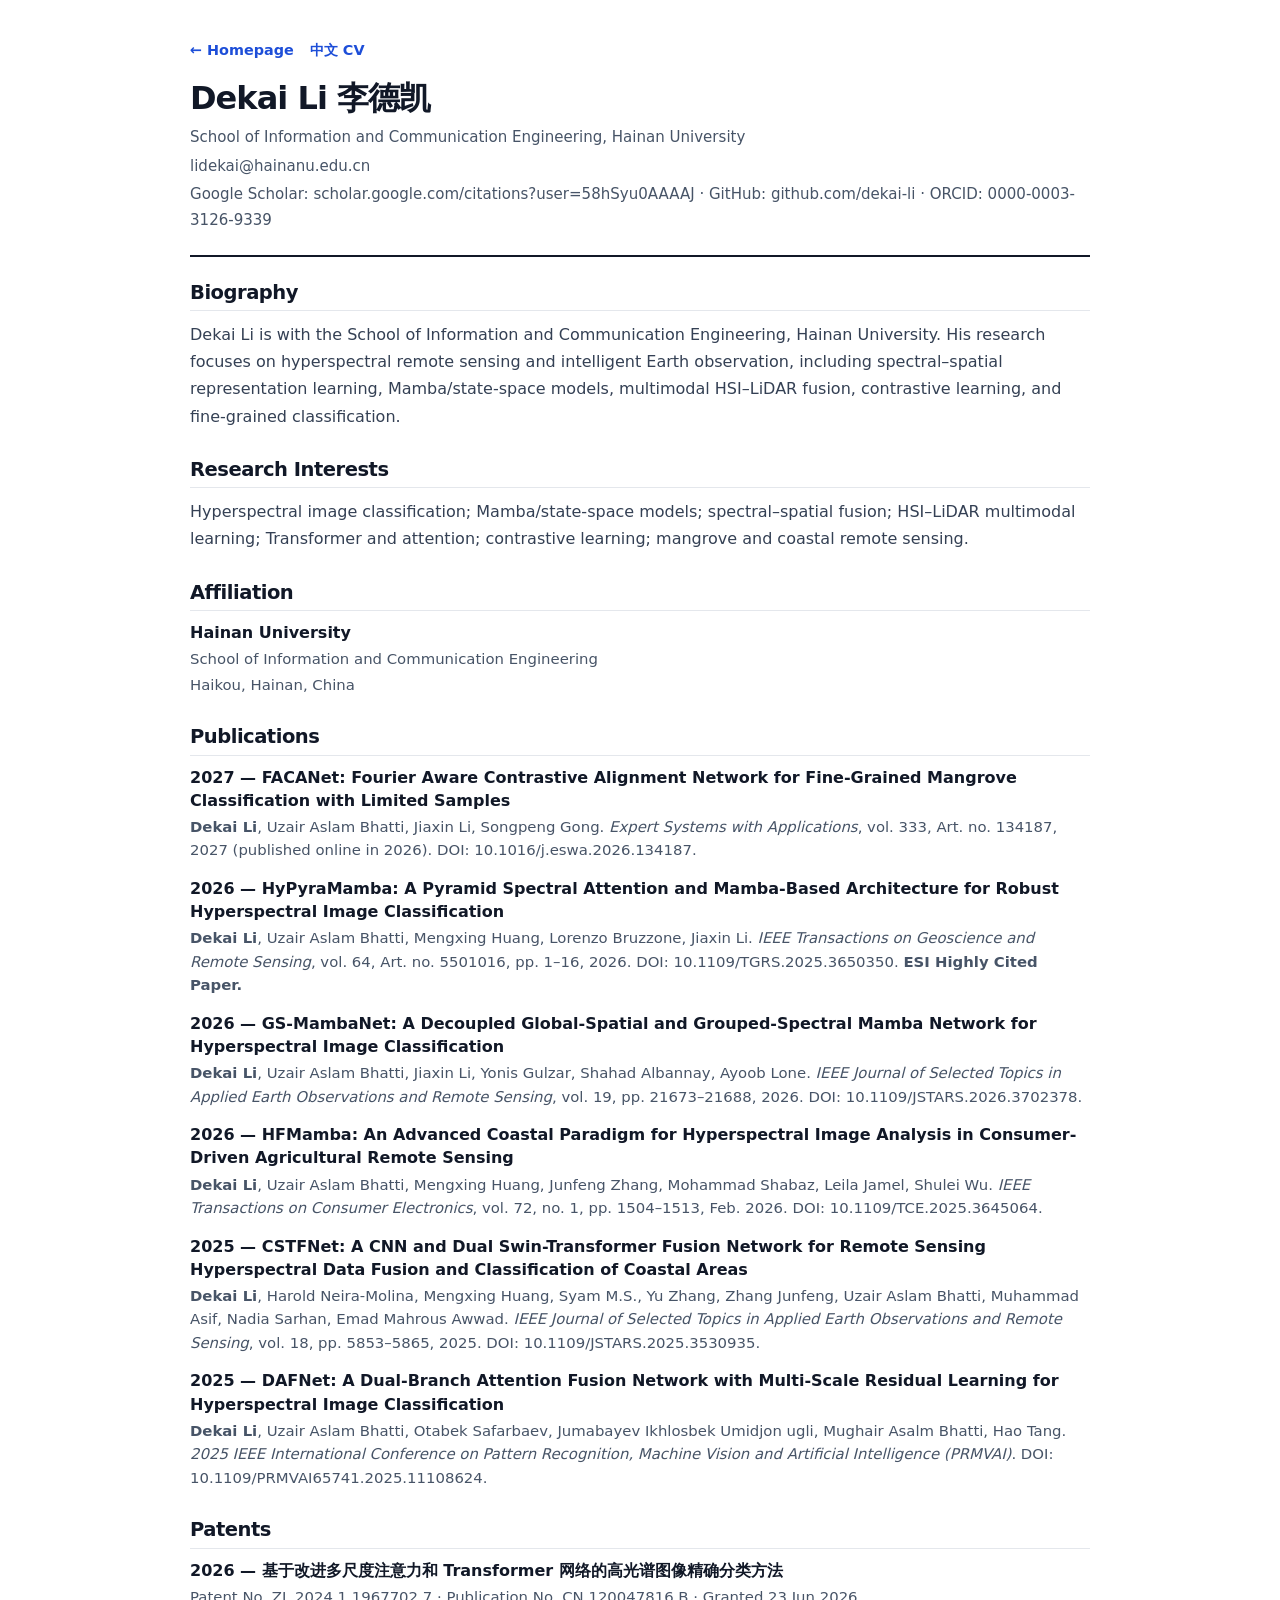
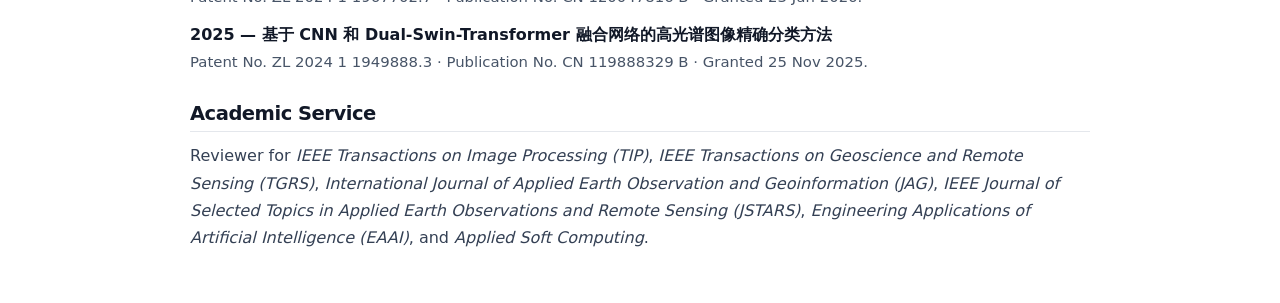
==== commit bd0046fe: "Add files via upload" ====
--- a/cv.html
+++ b/cv.html
@@ -55,7 +55,7 @@
 
     <div class="cv-item">
       <h3>2026 — HyPyraMamba: A Pyramid Spectral Attention and Mamba-Based Architecture for Robust Hyperspectral Image Classification</h3>
-      <p><strong>Dekai Li</strong>, Uzair Aslam Bhatti, Mengxing Huang, Lorenzo Bruzzone, Jiaxin Li. <em>IEEE Transactions on Geoscience and Remote Sensing</em>, vol. 64, Art. no. 5501016, pp. 1–16, 2026. DOI: 10.1109/TGRS.2025.3650350. <strong>Highly Cited Paper.</strong></p>
+      <p><strong>Dekai Li</strong>, Uzair Aslam Bhatti, Mengxing Huang, Lorenzo Bruzzone, Jiaxin Li. <em>IEEE Transactions on Geoscience and Remote Sensing</em>, vol. 64, Art. no. 5501016, pp. 1–16, 2026. DOI: 10.1109/TGRS.2025.3650350. <strong>ESI Highly Cited Paper.</strong></p>
     </div>
 
     <div class="cv-item">
--- a/styles.css
+++ b/styles.css
@@ -11,6 +11,7 @@
   --gold-bg:#fff3cd;
   --gold-line:#ead28c;
   --shell:900px;
+  --space-section:32px;
 }
 
 *{box-sizing:border-box}
@@ -48,7 +49,7 @@
 }
 
 .nav-wrap{
-  min-height:60px;
+  height:60px;
   display:flex;
   align-items:center;
   justify-content:space-between;
@@ -65,6 +66,7 @@
 
 .nav{
   display:flex;
+  align-items:center;
   gap:24px;
 }
 
@@ -84,57 +86,59 @@
   font-size:1.3rem;
 }
 
-/* Hero */
+/* Hero: strict top/bottom rhythm */
 .hero{
-  padding:26px 0 24px;
+  padding:24px 0;
   border-bottom:1px solid #eef1f5;
   background:linear-gradient(180deg,#fafbfe 0%,#fff 100%);
 }
 
 .hero-grid{
   display:grid;
-  grid-template-columns:100px 1fr;
+  grid-template-columns:96px 1fr;
   gap:22px;
-  align-items:center;
+  align-items:start;
 }
 
 .portrait{
-  width:100px;
-  height:126px;
+  width:96px;
+  height:120px;
   object-fit:cover;
   object-position:center 18%;
   border:1px solid #e9edf2;
-  border-radius:15px;
+  border-radius:14px;
   box-shadow:0 6px 18px rgba(16,24,40,.06);
 }
 
 .hero-copy{
   min-width:0;
+  padding-top:0;
 }
 
 .identity-name,
 .identity-affiliation{
   font-size:1.06rem;
-  line-height:1.42;
+  line-height:1.4;
 }
 
 .identity-name{
-  margin-bottom:5px;
+  margin:0 0 4px;
   color:var(--text);
   font-weight:800;
 }
 
 .identity-affiliation{
-  margin-bottom:5px;
+  margin:0 0 4px;
   color:var(--body);
   font-weight:700;
 }
 
 .email{
   display:inline-block;
-  margin-bottom:13px;
+  margin:0 0 12px;
   color:var(--blue);
   font-size:1rem;
+  line-height:1.4;
   font-weight:750;
   text-decoration:none;
 }
@@ -142,17 +146,22 @@
 .profile-links{
   display:flex;
   flex-wrap:wrap;
+  align-items:center;
   gap:8px;
 }
 
 .profile-links a{
-  padding:7px 11px;
+  min-height:36px;
+  display:inline-flex;
+  align-items:center;
+  padding:6px 11px;
   border:1px solid var(--line);
   border-radius:9px;
   background:#fff;
   color:var(--text);
   font-size:.9rem;
   font-weight:720;
+  line-height:1.2;
   text-decoration:none;
 }
 
@@ -161,9 +170,9 @@
   background:#fafbfc;
 }
 
-/* General sections */
+/* General sections: identical vertical spacing */
 .section{
-  padding:31px 0;
+  padding:var(--space-section) 0;
 }
 
 .section-soft{
@@ -171,7 +180,7 @@
 }
 
 h2{
-  margin:0 0 14px;
+  margin:0 0 16px;
   font-size:1.58rem;
   line-height:1.2;
   letter-spacing:-.025em;
@@ -185,51 +194,56 @@
   margin:0;
   color:var(--body);
   font-size:1rem;
-  line-height:1.78;
+  line-height:1.76;
 }
 
 .section-heading-row{
   display:flex;
-  align-items:flex-end;
+  align-items:baseline;
   justify-content:space-between;
   gap:20px;
-  margin-bottom:3px;
+  margin:0 0 18px;
+}
+
+.section-heading-row h2{
+  margin:0;
 }
 
 .section-link{
-  margin-bottom:14px;
   color:var(--blue);
   font-size:.9rem;
   font-weight:750;
-  text-decoration:none;
-}
-
-/* Publications */
-.year-group{
-  display:grid;
-  grid-template-columns:72px 1fr;
-  column-gap:18px;
-  margin-top:16px;
+  line-height:1.2;
+  text-decoration:none;
+}
+
+/* Publications: year above entries, no side-column offset */
+.year-block{
+  margin:0 0 26px;
+}
+
+.year-block:last-child{
+  margin-bottom:0;
 }
 
 .year-heading{
-  grid-column:1;
-  margin:2px 0 0;
+  margin:0 0 10px;
+  padding:0 0 7px;
+  border-bottom:1px solid #d9dee7;
   color:var(--muted);
   font-size:1rem;
+  line-height:1.2;
   font-weight:800;
   letter-spacing:.02em;
 }
 
 .publication{
-  grid-column:2;
-  padding:0 0 17px;
-  margin-bottom:17px;
+  padding:14px 0;
   border-bottom:1px solid var(--line);
 }
 
 .publication:last-child{
-  margin-bottom:0;
+  border-bottom:0;
 }
 
 .publication h4{
@@ -248,9 +262,9 @@
 
 .title-line{
   display:flex;
-  align-items:flex-start;
+  align-items:baseline;
   flex-wrap:wrap;
-  gap:8px 10px;
+  gap:7px 10px;
 }
 
 .title-line h4{
@@ -260,29 +274,19 @@
 .highlight-badge{
   display:inline-flex;
   flex:0 0 auto;
-  margin-top:1px;
   padding:3px 8px;
   border:1px solid var(--gold-line);
   border-radius:999px;
   background:var(--gold-bg);
   color:var(--gold);
   font-size:.74rem;
+  line-height:1.2;
   font-weight:850;
   white-space:nowrap;
 }
 
-.featured{
-  padding:13px 14px 14px;
-  border:1px solid var(--gold-line);
-  border-radius:11px;
-  background:#fffdf7;
-}
-
 .authors strong{color:var(--text)}
-
-.citation{
-  color:#475467!important;
-}
+.citation{color:#475467!important}
 
 .resource{
   overflow-wrap:anywhere;
@@ -297,18 +301,19 @@
 
 .resource a:hover{text-decoration:underline}
 
-/* Patents */
+/* Patents: same item rhythm as publications */
 .patent{
-  padding:15px 0;
+  padding:14px 0;
   border-bottom:1px solid var(--line);
 }
 
 .patent:last-child{border-bottom:0}
 
 .patent-meta{
-  margin-bottom:3px;
+  margin:0 0 4px;
   color:var(--blue);
   font-size:.82rem;
+  line-height:1.35;
   font-weight:800;
 }
 
@@ -322,6 +327,7 @@
   margin:2px 0;
   color:var(--body);
   font-size:.94rem;
+  line-height:1.55;
 }
 
 /* Footer */
@@ -334,6 +340,7 @@
 
 .footer-row{
   display:flex;
+  align-items:center;
   justify-content:space-between;
   gap:16px;
   flex-wrap:wrap;
@@ -347,8 +354,9 @@
 
 .cv-tools{
   display:flex;
+  align-items:center;
   gap:16px;
-  margin-bottom:18px;
+  margin:0 0 18px;
   font-size:.9rem;
 }
 
@@ -359,8 +367,8 @@
 }
 
 .cv-header{
-  padding-bottom:18px;
-  margin-bottom:24px;
+  padding:0 0 18px;
+  margin:0 0 24px;
   border-bottom:2px solid var(--text);
 }
 
@@ -378,12 +386,12 @@
 }
 
 .cv-section{
-  margin:26px 0;
+  margin:0 0 28px;
 }
 
 .cv-section h2{
-  margin-bottom:10px;
-  padding-bottom:6px;
+  margin:0 0 10px;
+  padding:0 0 6px;
   border-bottom:1px solid var(--line);
   font-size:1.22rem;
 }
@@ -394,7 +402,7 @@
 }
 
 .cv-item{
-  margin:14px 0;
+  margin:0 0 14px;
 }
 
 .cv-item h3{
@@ -421,6 +429,7 @@
 
 @media(max-width:720px){
   .nav-toggle{display:block}
+
   .nav{
     display:none;
     position:absolute;
@@ -435,40 +444,31 @@
     flex-direction:column;
     gap:0;
   }
+
   .nav.open{display:flex}
   .nav a{padding:7px 8px}
 
   .hero-grid{
-    grid-template-columns:84px 1fr;
+    grid-template-columns:82px 1fr;
     gap:17px;
   }
 
   .portrait{
-    width:84px;
-    height:106px;
-  }
-
-  .year-group{
-    grid-template-columns:1fr;
-    column-gap:0;
-  }
-
-  .year-heading{
-    grid-column:1;
-    margin:8px 0 8px;
-  }
-
-  .publication{
-    grid-column:1;
+    width:82px;
+    height:103px;
   }
 
   .section-heading-row{
     display:block;
+    margin-bottom:14px;
+  }
+
+  .section-heading-row h2{
+    margin-bottom:8px;
   }
 
   .section-link{
     display:inline-block;
-    margin:0 0 10px;
   }
 }
 
@@ -479,7 +479,7 @@
   }
 
   .hero{
-    padding:20px 0 18px;
+    padding:20px 0;
   }
 
   .hero-grid{
@@ -488,17 +488,15 @@
   }
 
   .portrait{
-    width:82px;
-    height:104px;
+    width:80px;
+    height:100px;
   }
 
   .section{
-    padding:25px 0;
-  }
-
-  h2{
-    font-size:1.45rem;
-  }
+    padding:26px 0;
+  }
+
+  h2{font-size:1.45rem}
 
   .identity-name,
   .identity-affiliation{
@@ -509,3 +507,13 @@
     font-size:.87rem;
   }
 }
+
+
+/* V1.2: keep Academic Service aligned with the main content column */
+.service-text{
+  max-width:820px;
+  margin:0;
+  color:var(--body);
+  font-size:1rem;
+  line-height:1.76;
+}
